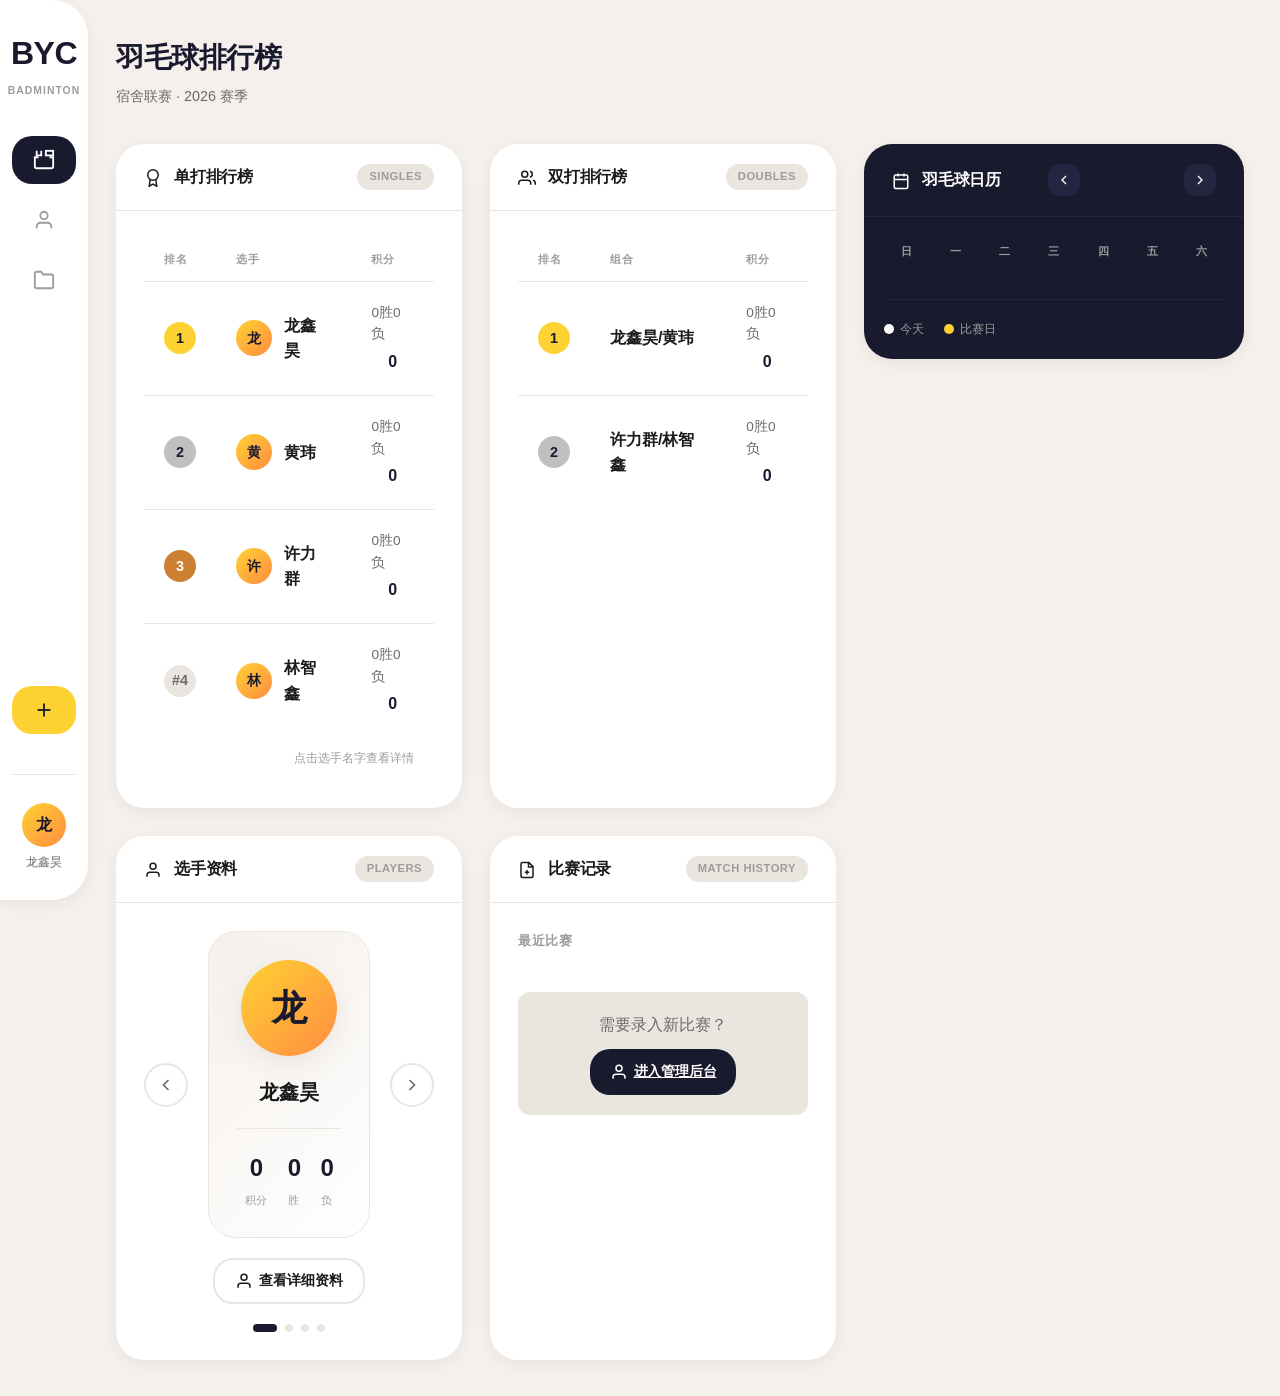
==== index.html @ 2504ed38 "feat: 宿舍羽毛球排行榜 - 纯前端静态版本 - 只读首页，任何人都可以查看排行榜 - 管理后台需密码访问，可录入数据 - 数据存储在 localStorage - 支持数据导出/导入 - 部署到" ====
<!DOCTYPE html>
<html lang="zh-CN">
<head>
    <meta charset="UTF-8">
    <meta name="viewport" content="width=device-width, initial-scale=1.0">
    <title>宿舍羽毛球排行榜</title>
    <link rel="stylesheet" href="style.css">
</head>
<body>
    <!-- 左侧导航栏 -->
    <nav class="sidebar">
        <div class="nav-brand">
            <div class="logo">BYC</div>
            <span class="logo-text">Badminton</span>
        </div>
        <ul class="nav-menu">
            <li class="nav-item active" title="排行榜">
                <svg class="nav-icon" viewBox="0 0 24 24" fill="none" stroke="currentColor" stroke-width="2">
                    <path d="M6 9H2v10c0 1.1.9 2 2 2h16a2 2 0 002-2V9h-4"/>
                    <polyline points="4 2 4 7 9 7 9 2"/>
                    <rect x="14" y="2" width="8" height="5"/>
                </svg>
            </li>
            <li class="nav-item" title="选手">
                <svg class="nav-icon" viewBox="0 0 24 24" fill="none" stroke="currentColor" stroke-width="2">
                    <path d="M20 21v-2a4 4 0 00-4-4H8a4 4 0 00-4 4v2"/>
                    <circle cx="12" cy="7" r="4"/>
                </svg>
            </li>
            <li class="nav-item" title="文件夹">
                <svg class="nav-icon" viewBox="0 0 24 24" fill="none" stroke="currentColor" stroke-width="2">
                    <path d="M22 19a2 2 0 01-2 2H4a2 2 0 01-2-2V5a2 2 0 012-2h5l2 3h9a2 2 0 012 2z"/>
                </svg>
            </li>
        </ul>
        <div class="nav-bottom">
            <li class="nav-item add-btn" title="新建对局">
                <svg class="nav-icon" viewBox="0 0 24 24" fill="none" stroke="currentColor" stroke-width="2">
                    <line x1="12" y1="5" x2="12" y2="19"/>
                    <line x1="5" y1="12" x2="19" y2="12"/>
                </svg>
            </li>
            <div class="nav-user">
                <div class="user-avatar">龙</div>
                <span class="user-name">龙鑫昊</span>
            </div>
        </div>
    </nav>

    <!-- 主内容区 -->
    <main class="main-content">
        <header class="page-header">
            <div>
                <h1>羽毛球排行榜</h1>
                <p class="subtitle">宿舍联赛 · 2026 赛季</p>
            </div>
        </header>

        <div class="dashboard-layout">
            <!-- 左侧主要区域 -->
            <div class="dashboard-main">
                <div class="dashboard-grid">
                    <!-- 单打排行榜 -->
                    <section class="card singles-leaderboard">
                        <div class="card-header">
                            <h2>
                                <svg class="nav-icon" style="width:18px;height:18px;vertical-align:middle;margin-right:8px" viewBox="0 0 24 24" fill="none" stroke="currentColor" stroke-width="2">
                                    <circle cx="12" cy="8" r="7"/>
                                    <polyline points="8.21 13.89 7 23 12 20 17 23 15.79 13.88"/>
                                </svg>
                                单打排行榜
                            </h2>
                            <span class="badge">Singles</span>
                        </div>
                        <div class="card-content">
                            <table class="leaderboard-table">
                                <thead>
                                    <tr>
                                        <th>排名</th>
                                        <th>选手</th>
                                        <th>积分</th>
                                    </tr>
                                </thead>
                                <tbody id="singles-body">
                                    <!-- 数据由 JS 动态生成 -->
                                </tbody>
                            </table>
                            <div class="table-click-hint">点击选手名字查看详情</div>
                        </div>
                    </section>

                    <!-- 双打排行榜 -->
                    <section class="card doubles-leaderboard">
                        <div class="card-header">
                            <h2>
                                <svg class="nav-icon" style="width:18px;height:18px;vertical-align:middle;margin-right:8px" viewBox="0 0 24 24" fill="none" stroke="currentColor" stroke-width="2">
                                    <path d="M17 21v-2a4 4 0 00-4-4H5a4 4 0 00-4 4v2"/>
                                    <circle cx="9" cy="7" r="4"/>
                                    <path d="M23 21v-2a4 4 0 00-3-3.87"/>
                                    <path d="M16 3.13a4 4 0 010 7.75"/>
                                </svg>
                                双打排行榜
                            </h2>
                            <span class="badge">Doubles</span>
                        </div>
                        <div class="card-content">
                            <table class="leaderboard-table">
                                <thead>
                                    <tr>
                                        <th>排名</th>
                                        <th>组合</th>
                                        <th>积分</th>
                                    </tr>
                                </thead>
                                <tbody id="doubles-body">
                                    <!-- 数据由 JS 动态生成 -->
                                </tbody>
                            </table>
                        </div>
                    </section>

                    <!-- 选手资料 -->
                    <section class="card player-profiles">
                        <div class="card-header">
                            <h2>
                                <svg class="nav-icon" style="width:18px;height:18px;vertical-align:middle;margin-right:8px" viewBox="0 0 24 24" fill="none" stroke="currentColor" stroke-width="2">
                                    <path d="M20 21v-2a4 4 0 00-4-4H8a4 4 0 00-4 4v2"/>
                                    <circle cx="12" cy="7" r="4"/>
                                </svg>
                                选手资料
                            </h2>
                            <span class="badge">Players</span>
                        </div>
                        <div class="card-content">
                            <div class="player-carousel">
                                <button class="carousel-btn prev-btn" id="prev-player" title="上一个">
                                    <svg viewBox="0 0 24 24" fill="none" stroke="currentColor" stroke-width="2">
                                        <polyline points="15 18 9 12 15 6"/>
                                    </svg>
                                </button>
                                <div class="player-card" id="player-card">
                                    <!-- 选手卡片由 JS 动态生成 -->
                                </div>
                                <button class="carousel-btn next-btn" id="next-player" title="下一个">
                                    <svg viewBox="0 0 24 24" fill="none" stroke="currentColor" stroke-width="2">
                                        <polyline points="9 18 15 12 9 6"/>
                                    </svg>
                                </button>
                            </div>
                            <div class="player-card-actions">
                                <button class="btn-view-profile" id="btn-view-profile" title="查看详细资料">
                                    <svg class="btn-icon" viewBox="0 0 24 24" fill="none" stroke="currentColor" stroke-width="2">
                                        <path d="M20 21v-2a4 4 0 00-4-4H8a4 4 0 00-4 4v2"/>
                                        <circle cx="12" cy="7" r="4"/>
                                    </svg>
                                    查看详细资料
                                </button>
                            </div>
                            <div class="carousel-dots" id="carousel-dots">
                                <!-- 指示点由 JS 动态生成 -->
                            </div>
                        </div>
                    </section>

                    <!-- 比赛记录（只读） -->
                    <section class="card record-match">
                        <div class="card-header">
                            <h2>
                                <svg class="nav-icon" style="width:18px;height:18px;vertical-align:middle;margin-right:8px" viewBox="0 0 24 24" fill="none" stroke="currentColor" stroke-width="2">
                                    <path d="M14.5 2H6a2 2 0 00-2 2v16a2 2 0 002 2h12a2 2 0 002-2V7.5L14.5 2z"/>
                                    <polyline points="14 2 14 8 20 8"/>
                                    <line x1="12" y1="18" x2="12" y2="12"/>
                                    <line x1="9" y1="15" x2="15" y2="15"/>
                                </svg>
                                比赛记录
                            </h2>
                            <span class="badge">Match History</span>
                        </div>
                        <div class="card-content">
                            <div class="recent-matches" id="recent-matches">
                                <h3>最近比赛</h3>
                                <div class="match-list">
                                    <!-- 比赛记录由 JS 动态生成 -->
                                </div>
                            </div>
                            <div style="text-align: center; margin-top: 20px; padding: 20px; background: var(--color-surface-alt); border-radius: var(--radius-sm);">
                                <p style="color: var(--color-text-secondary); margin-bottom: 12px;">需要录入新比赛？</p>
                                <a href="admin.html" class="btn btn-primary">
                                    <svg class="btn-icon" viewBox="0 0 24 24" fill="none" stroke="currentColor" stroke-width="2">
                                        <path d="M20 21v-2a4 4 0 00-4-4H8a4 4 0 00-4 4v2"/>
                                        <circle cx="12" cy="7" r="4"/>
                                    </svg>
                                    进入管理后台
                                </a>
                            </div>
                        </div>
                    </section>
                </div>
            </div>

            <!-- 右侧边栏 - 日历 -->
            <aside class="dashboard-sidebar">
                <!-- 羽毛球日历 -->
                <section class="card calendar-card">
                    <div class="card-header">
                        <h2>
                            <svg class="nav-icon" style="width:18px;height:18px;vertical-align:middle;margin-right:8px" viewBox="0 0 24 24" fill="none" stroke="currentColor" stroke-width="2">
                                <rect x="3" y="4" width="18" height="18" rx="2" ry="2"/>
                                <line x1="16" y1="2" x2="16" y2="6"/>
                                <line x1="8" y1="2" x2="8" y2="6"/>
                                <line x1="3" y1="10" x2="21" y2="10"/>
                            </svg>
                            羽毛球日历
                        </h2>
                        <div class="calendar-controls">
                            <button class="calendar-nav-btn" id="prev-month" title="上个月">
                                <svg viewBox="0 0 24 24" fill="none" stroke="currentColor" stroke-width="2">
                                    <polyline points="15 18 9 12 15 6"/>
                                </svg>
                            </button>
                            <span class="current-month" id="current-month"></span>
                            <button class="calendar-nav-btn" id="next-month" title="下个月">
                                <svg viewBox="0 0 24 24" fill="none" stroke="currentColor" stroke-width="2">
                                    <polyline points="9 18 15 12 9 6"/>
                                </svg>
                            </button>
                        </div>
                    </div>
                    <div class="card-content calendar-content">
                        <div class="calendar-weekdays">
                            <span class="weekday">日</span>
                            <span class="weekday">一</span>
                            <span class="weekday">二</span>
                            <span class="weekday">三</span>
                            <span class="weekday">四</span>
                            <span class="weekday">五</span>
                            <span class="weekday">六</span>
                        </div>
                        <div class="calendar-days" id="calendar-days">
                            <!-- 日期由 JS 动态生成 -->
                        </div>
                        <div class="calendar-legend">
                            <div class="legend-item">
                                <span class="legend-dot current"></span>
                                <span class="legend-label">今天</span>
                            </div>
                            <div class="legend-item">
                                <span class="legend-dot match-day"></span>
                                <span class="legend-label">比赛日</span>
                            </div>
                        </div>
                    </div>
                </section>
            </aside>
        </div>
    </main>

    <script src="app.js"></script>
</body>
</html>
---- style.css ----
/* ================================
   CSS 变量定义 - 现代简约风格
   ================================ */
:root {
    /* 主色调 - 温暖米色系 */
    --color-bg: #F5F0EB;
    --color-surface: #FFFFFF;
    --color-surface-alt: #EBE5E0;

    /* 深色卡片 */
    --color-dark: #1A1A2E;
    --color-dark-surface: #252542;

    /* 强调色 - 黄色/橙色 */
    --color-accent: #FFD233;
    --color-accent-hover: #FFC107;
    --color-accent-light: rgba(255, 210, 51, 0.2);
    --color-orange: #FF8C42;
    --color-orange-light: rgba(255, 140, 66, 0.2);

    /* 文字色 */
    --color-text-primary: #1A1A1A;
    --color-text-secondary: #6B6B6B;
    --color-text-muted: #9C9C9C;
    --color-text-light: #FFFFFF;

    /* 功能色 */
    --color-success: #4CAF50;
    --color-danger: #FF5252;
    --color-primary: #1A1A2E;

    /* 阴影 */
    --shadow-sm: 0 2px 8px rgba(0, 0, 0, 0.04);
    --shadow-md: 0 4px 16px rgba(0, 0, 0, 0.06);
    --shadow-lg: 0 8px 32px rgba(0, 0, 0, 0.08);
    --shadow-xl: 0 16px 48px rgba(0, 0, 0, 0.1);

    /* 圆角 */
    --radius-sm: 12px;
    --radius-md: 20px;
    --radius-lg: 28px;
    --radius-xl: 36px;

    /* 间距 */
    --spacing-xs: 6px;
    --spacing-sm: 12px;
    --spacing-md: 20px;
    --spacing-lg: 28px;
    --spacing-xl: 36px;

    /* 侧边栏 */
    --sidebar-width: 88px;

    /* 过渡 */
    --transition-fast: 150ms cubic-bezier(0.4, 0, 0.2, 1);
    --transition-base: 250ms cubic-bezier(0.4, 0, 0.2, 1);
    --transition-slow: 400ms cubic-bezier(0.4, 0, 0.2, 1);
}

/* ================================
   基础重置
   ================================ */
*, *::before, *::after {
    box-sizing: border-box;
    margin: 0;
    padding: 0;
}

html {
    font-size: 16px;
    -webkit-font-smoothing: antialiased;
    -moz-osx-font-smoothing: grayscale;
}

body {
    font-family: -apple-system, BlinkMacSystemFont, 'SF Pro Display', 'Segoe UI', Roboto, 'Helvetica Neue', Arial, sans-serif;
    background-color: var(--color-bg);
    color: var(--color-text-primary);
    line-height: 1.6;
    min-height: 100vh;
}

/* ================================
   侧边栏导航
   ================================ */
.sidebar {
    position: fixed;
    left: 0;
    top: 0;
    bottom: 0;
    width: var(--sidebar-width);
    background: var(--color-surface);
    border-radius: 0 var(--radius-xl) var(--radius-xl) 0;
    display: flex;
    flex-direction: column;
    align-items: center;
    padding: var(--spacing-lg) 0;
    z-index: 100;
    box-shadow: var(--shadow-md);
}

.nav-brand {
    margin-bottom: var(--spacing-xl);
    display: flex;
    flex-direction: column;
    align-items: center;
}

.logo {
    font-size: 2rem;
    font-weight: 800;
    color: var(--color-dark);
    letter-spacing: -0.5px;
}

.logo-text {
    font-size: 0.65rem;
    font-weight: 600;
    color: var(--color-text-muted);
    margin-top: 4px;
    letter-spacing: 1px;
    text-transform: uppercase;
}

.nav-menu {
    list-style: none;
    flex: 1;
    display: flex;
    flex-direction: column;
    gap: var(--spacing-sm);
    padding: 0;
    width: 100%;
    padding: 0 var(--spacing-sm);
}

.nav-bottom {
    list-style: none;
    display: flex;
    flex-direction: column;
    gap: var(--spacing-sm);
    padding: 0 var(--spacing-sm);
    width: 100%;
}

.nav-item {
    width: 48px;
    height: 48px;
    border-radius: var(--radius-md);
    display: flex;
    align-items: center;
    justify-content: center;
    cursor: pointer;
    transition: all var(--transition-base);
    color: var(--color-text-muted);
    margin: 0 auto;
    width: 100%;
}

.nav-item:hover {
    background-color: var(--color-bg);
    color: var(--color-text-primary);
}

.nav-item.active {
    background-color: var(--color-dark);
    color: var(--color-text-light);
}

.nav-item.add-btn {
    background-color: var(--color-accent);
    color: var(--color-dark);
}

.nav-item.add-btn:hover {
    background-color: var(--color-accent-hover);
    color: var(--color-dark);
}

.nav-icon {
    width: 22px;
    height: 22px;
}

/* 用户头像 */
.nav-user {
    margin-top: var(--spacing-lg);
    padding-top: var(--spacing-lg);
    border-top: 1px solid var(--color-surface-alt);
    display: flex;
    flex-direction: column;
    align-items: center;
    gap: var(--spacing-xs);
}

.user-avatar {
    width: 44px;
    height: 44px;
    border-radius: 50%;
    background: linear-gradient(135deg, var(--color-accent), var(--color-orange));
    display: flex;
    align-items: center;
    justify-content: center;
    color: var(--color-dark);
    font-weight: 700;
    font-size: 1rem;
}

.user-name {
    font-size: 0.75rem;
    color: var(--color-text-secondary);
    font-weight: 500;
}

/* ================================
   主内容区
   ================================ */
.main-content {
    margin-left: var(--sidebar-width);
    min-height: 100vh;
    padding: var(--spacing-xl) var(--spacing-xl) var(--spacing-xl) var(--spacing-lg);
}

.page-header {
    margin-bottom: var(--spacing-xl);
    display: flex;
    justify-content: space-between;
    align-items: center;
}

.page-header h1 {
    font-size: 1.75rem;
    font-weight: 700;
    color: var(--color-dark);
    letter-spacing: -0.5px;
}

.page-header .subtitle {
    color: var(--color-text-secondary);
    font-size: 0.9rem;
    margin-top: 4px;
}

/* ================================
   仪表盘网格
   ================================ */
.dashboard-layout {
    display: grid;
    grid-template-columns: 1fr 380px;
    gap: var(--spacing-lg);
    max-width: 1480px;
}

.dashboard-main {
    min-width: 0;
}

.dashboard-sidebar {
    position: sticky;
    top: var(--spacing-xl);
    height: fit-content;
}

.dashboard-grid {
    display: grid;
    grid-template-columns: repeat(2, 1fr);
    gap: var(--spacing-lg);
}

/* ================================
   卡片样式
   ================================ */
.card {
    background: var(--color-surface);
    border-radius: var(--radius-lg);
    box-shadow: var(--shadow-md);
    overflow: hidden;
    transition: all var(--transition-base);
}

.card:hover {
    box-shadow: var(--shadow-lg);
    transform: translateY(-2px);
}

.card-dark {
    background: var(--color-dark);
    color: var(--color-text-light);
}

.card-header {
    display: flex;
    justify-content: space-between;
    align-items: center;
    padding: var(--spacing-md) var(--spacing-lg);
    border-bottom: 1px solid var(--color-surface-alt);
}

.card-dark .card-header {
    border-bottom-color: var(--color-dark-surface);
}

.card-header h2 {
    font-size: 1rem;
    font-weight: 600;
    color: var(--color-text-primary);
    letter-spacing: -0.3px;
}

.card-dark .card-header h2 {
    color: var(--color-text-light);
}

.badge {
    font-size: 0.7rem;
    font-weight: 600;
    color: var(--color-text-muted);
    background: var(--color-surface-alt);
    padding: 4px 12px;
    border-radius: 20px;
    text-transform: uppercase;
    letter-spacing: 0.5px;
}

.card-dark .badge {
    background: var(--color-dark-surface);
    color: var(--color-text-muted);
}

.card-content {
    padding: var(--spacing-lg);
}

/* ================================
   排行榜表格
   ================================ */
.leaderboard-table {
    width: 100%;
    border-collapse: collapse;
}

.leaderboard-table th,
.leaderboard-table td {
    padding: var(--spacing-sm) var(--spacing-md);
    text-align: left;
}

.leaderboard-table th {
    font-size: 0.7rem;
    font-weight: 600;
    color: var(--color-text-muted);
    text-transform: uppercase;
    letter-spacing: 0.5px;
    border-bottom: 1px solid var(--color-surface-alt);
}

.leaderboard-table td {
    padding: var(--spacing-md);
    border-bottom: 1px solid var(--color-surface-alt);
    transition: background var(--transition-fast);
}

.leaderboard-table tr:last-child td {
    border-bottom: none;
}

.leaderboard-table tr:hover td {
    background-color: var(--color-bg);
    cursor: pointer;
}

.leaderboard-table tr.clickable-row {
    transition: all var(--transition-fast);
}

.table-click-hint {
    font-size: 0.75rem;
    color: var(--color-text-muted);
    text-align: right;
    padding: var(--spacing-sm) var(--spacing-md);
}

.player-card-actions {
    display: flex;
    justify-content: center;
    margin-top: var(--spacing-md);
}

.btn-view-profile {
    display: inline-flex;
    align-items: center;
    gap: var(--spacing-xs);
    padding: var(--spacing-sm) var(--spacing-md);
    font-size: 0.85rem;
    font-weight: 600;
    border: 2px solid var(--color-surface-alt);
    border-radius: var(--radius-md);
    cursor: pointer;
    transition: all var(--transition-base);
    background: var(--color-surface);
    color: var(--color-text-primary);
}

.btn-view-profile:hover {
    border-color: var(--color-dark);
    background: var(--color-bg);
    color: var(--color-dark);
}

.btn-view-profile .btn-icon {
    width: 18px;
    height: 18px;
}

.player-name-link {
    color: var(--color-primary);
    text-decoration: none;
    font-weight: 600;
    transition: color var(--transition-fast);
}

.leaderboard-table tr:hover .player-name-link {
    color: var(--color-accent-hover);
}

/* 排名样式 */
.rank {
    font-weight: 700;
    color: var(--color-text-secondary);
    font-size: 0.9rem;
    width: 32px;
    height: 32px;
    display: inline-flex;
    align-items: center;
    justify-content: center;
    border-radius: 50%;
    background: var(--color-surface-alt);
}

.rank-1 {
    background: var(--color-accent);
    color: var(--color-dark);
}
.rank-2 {
    background: #C0C0C0;
    color: var(--color-dark);
}
.rank-3 {
    background: #CD7F32;
    color: var(--color-text-light);
}

/* 选手信息 */
.player-cell {
    display: flex;
    align-items: center;
    gap: var(--spacing-sm);
}

.player-avatar {
    width: 36px;
    height: 36px;
    border-radius: 50%;
    background: linear-gradient(135deg, var(--color-accent), var(--color-orange));
    display: flex;
    align-items: center;
    justify-content: center;
    color: var(--color-dark);
    font-weight: 700;
    font-size: 0.875rem;
}

.player-name {
    font-weight: 600;
    color: var(--color-text-primary);
}

/* 胜率样式 */
.win-rate {
    font-weight: 600;
    font-size: 0.875rem;
}

.win-rate.positive {
    color: var(--color-success);
}

.win-rate.negative {
    color: var(--color-danger);
}

/* 积分样式 */
.points {
    font-weight: 700;
    color: var(--color-dark);
    font-size: 1rem;
}

.points.positive {
    color: var(--color-success);
}

.points.negative {
    color: var(--color-danger);
}

/* 排行榜详细统计（胜场/负场 + 积分） */
.stats-detail {
    display: flex;
    flex-direction: column;
    align-items: center;
    gap: 4px;
}

.win-loss {
    font-size: 0.85rem;
    color: var(--color-text-secondary);
    font-weight: 500;
}

/* ================================
   选手轮播卡片
   ================================ */
.player-carousel {
    display: flex;
    align-items: center;
    gap: var(--spacing-md);
    position: relative;
}

.carousel-btn {
    width: 44px;
    height: 44px;
    border-radius: 50%;
    border: 2px solid var(--color-surface-alt);
    background: var(--color-surface);
    color: var(--color-text-secondary);
    cursor: pointer;
    display: flex;
    align-items: center;
    justify-content: center;
    transition: all var(--transition-base);
    flex-shrink: 0;
}

.carousel-btn:hover {
    border-color: var(--color-dark);
    color: var(--color-dark);
    background: var(--color-bg);
}

.carousel-btn svg {
    width: 20px;
    height: 20px;
}

.player-card {
    flex: 1;
    background: linear-gradient(135deg, var(--color-bg), var(--color-surface));
    border-radius: var(--radius-lg);
    padding: var(--spacing-lg);
    display: flex;
    flex-direction: column;
    align-items: center;
    text-align: center;
    border: 1px solid var(--color-surface-alt);
    animation: fadeIn var(--transition-base);
}

.player-card .avatar-large {
    width: 96px;
    height: 96px;
    border-radius: 50%;
    background: linear-gradient(135deg, var(--color-accent), var(--color-orange));
    display: flex;
    align-items: center;
    justify-content: center;
    color: var(--color-dark);
    font-weight: 700;
    font-size: 2.25rem;
    box-shadow: var(--shadow-lg);
    margin-bottom: var(--spacing-md);
}

.player-card .player-info {
    width: 100%;
}

.player-card .player-name {
    font-size: 1.25rem;
    font-weight: 700;
    color: var(--color-text-primary);
    margin-bottom: var(--spacing-xs);
    letter-spacing: -0.3px;
}

.player-card .win-rate-badge {
    display: inline-block;
    padding: 5px 14px;
    border-radius: 20px;
    font-size: 0.8rem;
    font-weight: 600;
    margin-top: var(--spacing-xs);
}

.player-card .win-rate-badge.positive {
    background: var(--color-accent-light);
    color: var(--color-text-primary);
}

.player-card .win-rate-badge.negative {
    background: var(--color-orange-light);
    color: var(--color-text-primary);
}

.player-card .player-stats {
    display: flex;
    justify-content: center;
    gap: var(--spacing-md);
    margin-top: var(--spacing-md);
    padding-top: var(--spacing-md);
    border-top: 1px solid var(--color-surface-alt);
}

.player-card .stat-item {
    display: flex;
    flex-direction: column;
    align-items: center;
}

.player-card .stat-value {
    font-size: 1.5rem;
    font-weight: 700;
    color: var(--color-dark);
    letter-spacing: -0.5px;
}

.player-card .stat-value.positive {
    color: var(--color-success);
}

.player-card .stat-value.negative {
    color: var(--color-danger);
}

.player-card .stat-label {
    font-size: 0.7rem;
    color: var(--color-text-muted);
    margin-top: 4px;
    text-transform: uppercase;
    letter-spacing: 0.5px;
}

.carousel-dots {
    display: flex;
    justify-content: center;
    gap: 8px;
    margin-top: var(--spacing-md);
}

.carousel-dot {
    width: 8px;
    height: 8px;
    border-radius: 4px;
    background: var(--color-surface-alt);
    cursor: pointer;
    transition: all var(--transition-fast);
}

.carousel-dot.active {
    width: 24px;
    background: var(--color-dark);
}

.carousel-dot:hover {
    background: var(--color-dark);
}

/* ================================
   比赛操作按钮
   ================================ */
.match-actions {
    display: flex;
    gap: var(--spacing-sm);
    margin-bottom: var(--spacing-lg);
}

.btn {
    display: inline-flex;
    align-items: center;
    justify-content: center;
    gap: var(--spacing-xs);
    padding: var(--spacing-sm) var(--spacing-md);
    font-size: 0.85rem;
    font-weight: 600;
    border: none;
    border-radius: var(--radius-md);
    cursor: pointer;
    transition: all var(--transition-base);
    letter-spacing: -0.2px;
}

.btn-primary {
    background: var(--color-dark);
    color: var(--color-text-light);
}

.btn-primary:hover {
    background: var(--color-dark-surface);
    transform: translateY(-1px);
}

.btn-secondary {
    background: var(--color-bg);
    color: var(--color-text-primary);
}

.btn-secondary:hover {
    background: var(--color-surface-alt);
}

.btn-danger {
    background: var(--color-danger);
    color: var(--color-text-light);
}

.btn-danger:hover {
    background: #FF3838;
}

.btn-sm {
    padding: 6px 12px;
    font-size: 0.8rem;
}

.btn-icon {
    width: 18px;
    height: 18px;
}

/* ================================
   最近比赛
   ================================ */
.recent-matches h3 {
    font-size: 0.8rem;
    font-weight: 600;
    color: var(--color-text-muted);
    margin-bottom: var(--spacing-md);
    text-transform: uppercase;
    letter-spacing: 0.5px;
}

.match-list {
    display: flex;
    flex-direction: column;
    gap: var(--spacing-xs);
}

.match-item {
    display: flex;
    align-items: center;
    justify-content: space-between;
    padding: var(--spacing-sm) var(--spacing-md);
    background: var(--color-bg);
    border-radius: var(--radius-md);
    font-size: 0.875rem;
    transition: all var(--transition-fast);
}

.match-item:hover {
    background: var(--color-surface-alt);
}

.match-item.selected {
    background: var(--color-accent-light);
    border: 1px solid var(--color-accent);
}

.match-teams {
    display: flex;
    align-items: center;
    gap: var(--spacing-sm);
}

.match-checkbox {
    margin-right: var(--spacing-sm);
    display: flex;
    align-items: center;
}

.match-checkbox input {
    width: 18px;
    height: 18px;
    cursor: pointer;
    accent-color: var(--color-dark);
}

.match-score {
    font-weight: 700;
    color: var(--color-text-primary);
    padding: 3px 10px;
    background: var(--color-surface);
    border-radius: 20px;
    font-size: 0.8rem;
}

.match-winner {
    color: var(--color-success);
    font-weight: 600;
    font-size: 0.8rem;
}

.match-actions-right {
    display: flex;
    align-items: center;
    gap: var(--spacing-sm);
}

.btn-delete-match {
    width: 32px;
    height: 32px;
    border-radius: var(--radius-sm);
    border: none;
    background: transparent;
    color: var(--color-text-muted);
    cursor: pointer;
    display: flex;
    align-items: center;
    justify-content: center;
    transition: all var(--transition-fast);
}

.btn-delete-match:hover {
    background: rgba(255, 82, 82, 0.1);
    color: var(--color-danger);
}

.btn-delete-match svg {
    width: 18px;
    height: 18px;
}

/* 批量模式条 */
.batch-mode-bar {
    display: flex;
    align-items: center;
    justify-content: space-between;
    padding: var(--spacing-sm) var(--spacing-md);
    background: var(--color-accent-light);
    border-radius: var(--radius-md);
    margin-bottom: var(--spacing-md);
    border: 1px solid var(--color-accent);
}

.batch-hint {
    font-size: 0.85rem;
    color: var(--color-text-primary);
}

.batch-hint strong {
    color: var(--color-dark);
    font-weight: 700;
}

.batch-actions {
    display: flex;
    gap: var(--spacing-xs);
}

/* ================================
   弹窗样式
   ================================ */
.modal-overlay {
    position: fixed;
    inset: 0;
    background: rgba(26, 26, 26, 0.6);
    backdrop-filter: blur(4px);
    display: flex;
    align-items: center;
    justify-content: center;
    z-index: 1000;
    opacity: 0;
    visibility: hidden;
    transition: all var(--transition-base);
}

.modal-overlay.active {
    opacity: 1;
    visibility: visible;
}

.modal {
    background: var(--color-surface);
    border-radius: var(--radius-xl);
    box-shadow: var(--shadow-xl);
    width: 100%;
    max-width: 500px;
    transform: translateY(-20px) scale(0.95);
    transition: all var(--transition-base);
}

.modal-overlay.active .modal {
    transform: translateY(0) scale(1);
}

.modal-header {
    display: flex;
    justify-content: space-between;
    align-items: center;
    padding: var(--spacing-lg);
    border-bottom: 1px solid var(--color-surface-alt);
}

.modal-header h3 {
    font-size: 1.1rem;
    font-weight: 600;
    color: var(--color-text-primary);
    letter-spacing: -0.3px;
}

.modal-close {
    background: none;
    border: none;
    font-size: 1.5rem;
    color: var(--color-text-muted);
    cursor: pointer;
    padding: 0;
    width: 36px;
    height: 36px;
    display: flex;
    align-items: center;
    justify-content: center;
    border-radius: var(--radius-sm);
    transition: all var(--transition-fast);
}

.modal-close:hover {
    background: var(--color-bg);
    color: var(--color-text-primary);
}

.modal-body {
    padding: var(--spacing-lg);
}

.modal-footer {
    display: flex;
    justify-content: flex-end;
    gap: var(--spacing-sm);
    padding: var(--spacing-lg);
    border-top: 1px solid var(--color-surface-alt);
}

/* ================================
   表单样式
   ================================ */
.form-group {
    margin-bottom: var(--spacing-md);
}

.form-group:last-child {
    margin-bottom: 0;
}

.form-group label {
    display: block;
    font-size: 0.8rem;
    font-weight: 600;
    color: var(--color-text-secondary);
    margin-bottom: var(--spacing-xs);
    text-transform: uppercase;
    letter-spacing: 0.3px;
}

.form-group input,
.form-group select {
    width: 100%;
    padding: var(--spacing-sm) var(--spacing-md);
    font-size: 0.9rem;
    border: 2px solid var(--color-surface-alt);
    border-radius: var(--radius-md);
    background: var(--color-bg);
    color: var(--color-text-primary);
    transition: all var(--transition-fast);
}

.form-group input:focus,
.form-group select:focus {
    outline: none;
    border-color: var(--color-dark);
    background: var(--color-surface);
}

.form-group input::placeholder {
    color: var(--color-text-muted);
}

.form-row {
    display: grid;
    grid-template-columns: 1fr 100px;
    gap: var(--spacing-sm);
    align-items: start;
}

/* ================================
   响应式设计
   ================================ */
@media (max-width: 1024px) {
    .dashboard-grid {
        grid-template-columns: 1fr;
    }
}

@media (max-width: 768px) {
    .sidebar {
        width: 72px;
        border-radius: 0;
    }

    .main-content {
        margin-left: 72px;
        padding: var(--spacing-md);
    }

    .page-header {
        flex-direction: column;
        align-items: flex-start;
        gap: var(--spacing-xs);
    }

    .page-header h1 {
        font-size: 1.5rem;
    }

    .match-actions {
        flex-direction: column;
    }

    .btn {
        width: 100%;
    }

    .batch-mode-bar {
        flex-direction: column;
        gap: var(--spacing-sm);
        align-items: stretch;
    }

    .batch-actions {
        justify-content: center;
    }
}

/* ================================
   动画效果
   ================================ */
@keyframes fadeIn {
    from {
        opacity: 0;
        transform: translateY(8px);
    }
    to {
        opacity: 1;
        transform: translateY(0);
    }
}

/* ================================
   日历组件样式
   ================================ */
.calendar-card {
    width: 100%;
    background: var(--color-dark);
    color: var(--color-text-light);
}

.calendar-card .card-header {
    border-bottom-color: var(--color-dark-surface);
}

.calendar-card .card-header h2 {
    color: var(--color-text-light);
}

.calendar-controls {
    display: flex;
    align-items: center;
    gap: var(--spacing-sm);
}

.calendar-nav-btn {
    width: 32px;
    height: 32px;
    border-radius: var(--radius-sm);
    border: none;
    background: var(--color-dark-surface);
    color: var(--color-text-light);
    cursor: pointer;
    display: flex;
    align-items: center;
    justify-content: center;
    transition: all var(--transition-fast);
}

.calendar-nav-btn:hover {
    background: var(--color-surface-alt);
    color: var(--color-dark);
}

.calendar-nav-btn svg {
    width: 16px;
    height: 16px;
}

.current-month {
    font-weight: 600;
    font-size: 0.95rem;
    min-width: 80px;
    text-align: center;
}

.calendar-content {
    padding: var(--spacing-md);
}

.calendar-weekdays {
    display: grid;
    grid-template-columns: repeat(7, 1fr);
    gap: 4px;
    margin-bottom: var(--spacing-sm);
}

.calendar-weekdays .weekday {
    text-align: center;
    font-size: 0.7rem;
    font-weight: 600;
    color: var(--color-text-muted);
    text-transform: uppercase;
    padding: var(--spacing-xs) 0;
}

.calendar-days {
    display: grid;
    grid-template-columns: repeat(7, 1fr);
    gap: 4px;
}

.calendar-day {
    aspect-ratio: 1;
    border-radius: 50%;
    display: flex;
    align-items: center;
    justify-content: center;
    font-size: 0.85rem;
    font-weight: 500;
    cursor: pointer;
    transition: all var(--transition-fast);
    position: relative;
}

.calendar-day:hover:not(.empty) {
    background: var(--color-dark-surface);
}

.calendar-day.empty {
    cursor: default;
}

.calendar-day.current {
    background: var(--color-surface);
    color: var(--color-dark);
    font-weight: 700;
}

.calendar-day.match-day {
    background: var(--color-accent);
    color: var(--color-dark);
    font-weight: 700;
}

.calendar-day.match-day.current {
    background: var(--color-accent);
    color: var(--color-dark);
}

.calendar-day.selected {
    box-shadow: 0 0 0 2px var(--color-accent);
}

.calendar-legend {
    display: flex;
    gap: var(--spacing-md);
    margin-top: var(--spacing-md);
    padding-top: var(--spacing-md);
    border-top: 1px solid var(--color-dark-surface);
}

.legend-item {
    display: flex;
    align-items: center;
    gap: var(--spacing-xs);
}

.legend-dot {
    width: 10px;
    height: 10px;
    border-radius: 50%;
}

.legend-dot.current {
    background: var(--color-surface);
}

.legend-dot.match-day {
    background: var(--color-accent);
}

.legend-label {
    font-size: 0.75rem;
    color: var(--color-text-muted);
}

/* 响应式调整 */
@media (max-width: 1200px) {
    .dashboard-layout {
        grid-template-columns: 1fr;
    }

    .dashboard-sidebar {
        position: static;
    }

    .calendar-card {
        max-width: 500px;
        margin: 0 auto;
    }
}

@keyframes slideIn {
    from {
        opacity: 0;
        transform: translateX(-10px);
    }
    to {
        opacity: 1;
        transform: translateX(0);
    }
}

.card {
    animation: fadeIn var(--transition-slow);
}

.leaderboard-table tbody tr {
    animation: fadeIn var(--transition-base);
}

.leaderboard-table tbody tr:nth-child(1) { animation-delay: 50ms; }
.leaderboard-table tbody tr:nth-child(2) { animation-delay: 100ms; }
.leaderboard-table tbody tr:nth-child(3) { animation-delay: 150ms; }
.leaderboard-table tbody tr:nth-child(4) { animation-delay: 200ms; }

/* 悬浮效果 */
.hover-lift {
    transition: transform var(--transition-base), box-shadow var(--transition-base);
}

.hover-lift:hover {
    transform: translateY(-4px);
    box-shadow: var(--shadow-lg);
}

/* ================================
   选手个人页面样式
   ================================ */

/* 基础信息区 */
.player-profile-header {
    margin-bottom: var(--spacing-lg);
}

.profile-header-content {
    display: flex;
    align-items: center;
    gap: var(--spacing-xl);
    padding: var(--spacing-xl);
}

.profile-avatar-large {
    width: 120px;
    height: 120px;
    border-radius: 50%;
    background: linear-gradient(135deg, var(--color-accent), var(--color-orange));
    display: flex;
    align-items: center;
    justify-content: center;
    color: var(--color-dark);
    font-weight: 700;
    font-size: 3rem;
    box-shadow: var(--shadow-lg);
    flex-shrink: 0;
}

.profile-info {
    flex: 1;
}

.profile-name-row {
    display: flex;
    align-items: center;
    gap: var(--spacing-md);
    margin-bottom: var(--spacing-sm);
}

.profile-name {
    font-size: 2rem;
    font-weight: 700;
    color: var(--color-dark);
    letter-spacing: -0.5px;
    margin: 0;
}

.profile-type-tags {
    display: flex;
    gap: var(--spacing-xs);
}

.type-tag {
    font-size: 0.75rem;
    font-weight: 600;
    padding: 4px 12px;
    border-radius: 20px;
    text-transform: uppercase;
    letter-spacing: 0.5px;
}

.type-tag.singles {
    background: var(--color-accent-light);
    color: var(--color-dark);
}

.type-tag.doubles {
    background: var(--color-orange-light);
    color: var(--color-dark);
}

.profile-signature {
    font-size: 1rem;
    color: var(--color-text-secondary);
    font-style: italic;
    margin: 0;
    padding-left: var(--spacing-sm);
    border-left: 3px solid var(--color-accent);
}

/* 核心数据看板 */
.player-stats-section {
    margin-bottom: var(--spacing-lg);
}

.player-stats-overview .stats-grid {
    display: grid;
    grid-template-columns: repeat(4, 1fr);
    gap: var(--spacing-md);
}

.stat-box {
    background: var(--color-bg);
    border-radius: var(--radius-md);
    padding: var(--spacing-md);
    text-align: center;
}

.stat-box .stat-label {
    font-size: 0.75rem;
    color: var(--color-text-muted);
    text-transform: uppercase;
    letter-spacing: 0.5px;
    margin-bottom: var(--spacing-xs);
}

.stat-box .stat-value {
    font-size: 1.5rem;
    font-weight: 700;
    color: var(--color-dark);
    letter-spacing: -0.3px;
}

/* 近期状态 */
.form-display {
    display: flex;
    gap: var(--spacing-sm);
    justify-content: center;
}

.form-dot {
    width: 40px;
    height: 40px;
    border-radius: var(--radius-sm);
    display: flex;
    align-items: center;
    justify-content: center;
    font-weight: 700;
    font-size: 0.9rem;
}

.form-dot.win {
    background: var(--color-success);
    color: var(--color-text-light);
}

.form-dot.loss {
    background: var(--color-danger);
    color: var(--color-text-light);
}

.form-empty {
    color: var(--color-text-muted);
    font-size: 0.9rem;
}

/* 细分数据 */
.player-detailed-stats {
    margin-bottom: var(--spacing-lg);
}

.type-stats-grid {
    display: grid;
    grid-template-columns: repeat(3, 1fr);
    gap: var(--spacing-md);
}

.type-stat-box {
    background: var(--color-bg);
    border-radius: var(--radius-md);
    padding: var(--spacing-md);
    text-align: center;
}

.type-stat-box.full-width {
    grid-column: span 3;
}

.type-stat-label {
    font-size: 0.75rem;
    color: var(--color-text-muted);
    text-transform: uppercase;
    letter-spacing: 0.5px;
    margin-bottom: var(--spacing-xs);
}

.type-stat-value {
    font-size: 1.75rem;
    font-weight: 700;
    color: var(--color-dark);
    letter-spacing: -0.3px;
    margin-bottom: 4px;
}

.type-stat-detail {
    font-size: 0.8rem;
    color: var(--color-text-secondary);
}

/* 社交关系 */
.relations-grid {
    display: grid;
    grid-template-columns: repeat(2, 1fr);
    gap: var(--spacing-md);
}

.relation-box {
    background: var(--color-bg);
    border-radius: var(--radius-md);
    padding: var(--spacing-md);
    text-align: center;
}

.relation-label {
    font-size: 0.75rem;
    color: var(--color-text-muted);
    text-transform: uppercase;
    letter-spacing: 0.5px;
    margin-bottom: var(--spacing-sm);
}

.relation-content {
    display: flex;
    flex-direction: column;
    align-items: center;
    gap: var(--spacing-xs);
}

.relation-partner {
    display: flex;
    align-items: center;
    gap: var(--spacing-sm);
}

.relation-partner .partner-avatar {
    width: 48px;
    height: 48px;
    border-radius: 50%;
    background: linear-gradient(135deg, var(--color-accent), var(--color-orange));
    display: flex;
    align-items: center;
    justify-content: center;
    color: var(--color-dark);
    font-weight: 700;
    font-size: 1.25rem;
}

.relation-partner .partner-info {
    text-align: left;
}

.relation-partner .partner-name {
    font-weight: 600;
    color: var(--color-text-primary);
    font-size: 1rem;
}

.relation-partner .partner-stats {
    font-size: 0.75rem;
    color: var(--color-text-secondary);
}

.relation-empty {
    color: var(--color-text-muted);
    font-size: 0.85rem;
}

/* 比赛记录 */
.player-match-history {
    margin-bottom: var(--spacing-lg);
}

.match-history-list {
    display: flex;
    flex-direction: column;
    gap: var(--spacing-sm);
}

.match-history-empty {
    color: var(--color-text-muted);
    text-align: center;
    padding: var(--spacing-xl);
    font-size: 0.9rem;
}

.match-history-item {
    display: flex;
    align-items: center;
    justify-content: space-between;
    padding: var(--spacing-md);
    background: var(--color-bg);
    border-radius: var(--radius-md);
    transition: all var(--transition-fast);
}

.match-history-item:hover {
    background: var(--color-surface-alt);
}

.match-history-item.win {
    border-left: 4px solid var(--color-success);
}

.match-history-item.loss {
    border-left: 4px solid var(--color-danger);
}

.match-history-left {
    display: flex;
    align-items: center;
    gap: var(--spacing-md);
}

.match-history-date {
    font-size: 0.8rem;
    color: var(--color-text-muted);
    min-width: 80px;
}

.match-history-teams {
    display: flex;
    align-items: center;
    gap: var(--spacing-sm);
}

.match-history-team {
    font-weight: 500;
    color: var(--color-text-primary);
}

.match-history-team.self {
    color: var(--color-dark);
    font-weight: 600;
}

.match-history-vs {
    color: var(--color-text-muted);
    font-size: 0.8rem;
}

.match-history-score {
    font-weight: 700;
    color: var(--color-dark);
    padding: 4px 12px;
    background: var(--color-surface);
    border-radius: 20px;
    font-size: 0.9rem;
}

.match-history-type {
    font-size: 0.75rem;
    color: var(--color-text-muted);
    text-transform: uppercase;
    letter-spacing: 0.5px;
    padding: 4px 8px;
    background: var(--color-surface-alt);
    border-radius: 12px;
}

.match-history-result {
    font-weight: 600;
    font-size: 0.85rem;
    min-width: 40px;
    text-align: right;
}

.match-history-result.win {
    color: var(--color-success);
}

.match-history-result.loss {
    color: var(--color-danger);
}

/* 响应式调整 */
@media (max-width: 1024px) {
    .player-stats-overview .stats-grid {
        grid-template-columns: repeat(2, 1fr);
    }

    .type-stats-grid {
        grid-template-columns: repeat(2, 1fr);
    }

    .type-stat-box.full-width {
        grid-column: span 2;
    }

    .relations-grid {
        grid-template-columns: 1fr;
    }
}

@media (max-width: 768px) {
    .profile-header-content {
        flex-direction: column;
        text-align: center;
    }

    .profile-name-row {
        justify-content: center;
        flex-wrap: wrap;
    }

    .profile-signature {
        border-left: none;
        border-top: 3px solid var(--color-accent);
        padding-left: 0;
        padding-top: var(--spacing-sm);
    }

    .player-stats-overview .stats-grid {
        grid-template-columns: repeat(2, 1fr);
    }

    .type-stats-grid {
        grid-template-columns: 1fr;
    }

    .type-stat-box.full-width {
        grid-column: span 1;
    }
}

/* ================================
   比赛日详情页样式
   ================================ */

/* 日期标题卡片 */
.matchday-header-card {
    margin-bottom: var(--spacing-lg);
}

.matchday-header-content {
    display: flex;
    justify-content: space-between;
    align-items: center;
    padding: var(--spacing-lg);
}

.matchday-date-info {
    display: flex;
    flex-direction: column;
    gap: var(--spacing-xs);
}

.matchday-date {
    font-size: 1.75rem;
    font-weight: 700;
    color: var(--color-dark);
    margin: 0;
    letter-spacing: -0.5px;
}

.matchday-weekday {
    font-size: 1rem;
    color: var(--color-text-muted);
    text-transform: uppercase;
    letter-spacing: 0.5px;
}

.matchday-stats-summary {
    display: flex;
    gap: var(--spacing-xl);
}

.summary-stat {
    display: flex;
    flex-direction: column;
    align-items: center;
    gap: 4px;
}

.summary-value {
    font-size: 2rem;
    font-weight: 700;
    color: var(--color-accent);
    letter-spacing: -0.5px;
}

.summary-label {
    font-size: 0.75rem;
    color: var(--color-text-muted);
    text-transform: uppercase;
    letter-spacing: 0.5px;
}

/* 趣味统计卡片 */
.matchday-fun-stats {
    margin-bottom: var(--spacing-lg);
}

/* 当日之星 */
.star-player-content {
    display: flex;
    flex-direction: column;
    align-items: center;
    gap: var(--spacing-md);
}

.star-player {
    display: flex;
    flex-direction: column;
    align-items: center;
    gap: var(--spacing-sm);
}

.star-player .player-avatar-medium {
    width: 80px;
    height: 80px;
    border-radius: 50%;
    background: linear-gradient(135deg, var(--color-accent), var(--color-orange));
    display: flex;
    align-items: center;
    justify-content: center;
    color: var(--color-dark);
    font-weight: 700;
    font-size: 2rem;
    box-shadow: var(--shadow-lg);
}

.star-player .player-name-medium {
    font-size: 1.25rem;
    font-weight: 700;
    color: var(--color-dark);
}

.star-player .player-stats-detail {
    display: flex;
    gap: var(--spacing-md);
    margin-top: var(--spacing-sm);
}

.star-player .stat-detail-item {
    display: flex;
    flex-direction: column;
    align-items: center;
}

.star-player .stat-detail-value {
    font-size: 1.25rem;
    font-weight: 700;
    color: var(--color-success);
}

.star-player .stat-detail-label {
    font-size: 0.7rem;
    color: var(--color-text-muted);
    text-transform: uppercase;
}

.star-empty, .team-empty {
    color: var(--color-text-muted);
    font-size: 0.9rem;
    text-align: center;
    padding: var(--spacing-xl);
}

/* 最佳组合 */
.best-team-content {
    display: flex;
    flex-direction: column;
    align-items: center;
    gap: var(--spacing-md);
}

.best-team {
    display: flex;
    align-items: center;
    gap: var(--spacing-md);
}

.best-team .team-avatars {
    display: flex;
    gap: var(--spacing-sm);
}

.best-team .team-avatar {
    width: 56px;
    height: 56px;
    border-radius: 50%;
    background: linear-gradient(135deg, var(--color-accent), var(--color-orange));
    display: flex;
    align-items: center;
    justify-content: center;
    color: var(--color-dark);
    font-weight: 700;
    font-size: 1.25rem;
}

.best-team .team-info {
    display: flex;
    flex-direction: column;
    gap: var(--spacing-xs);
}

.best-team .team-name {
    font-size: 1.1rem;
    font-weight: 700;
    color: var(--color-dark);
}

.best-team .team-record {
    font-size: 0.85rem;
    color: var(--color-text-secondary);
}

/* 比赛记录列表 */
.matchday-match-list {
    display: flex;
    flex-direction: column;
    gap: var(--spacing-sm);
}

.matchday-match-empty {
    color: var(--color-text-muted);
    text-align: center;
    padding: var(--spacing-xl);
    font-size: 0.9rem;
}

.matchday-match-item {
    display: flex;
    align-items: center;
    justify-content: space-between;
    padding: var(--spacing-md);
    background: var(--color-bg);
    border-radius: var(--radius-md);
    transition: all var(--transition-fast);
}

.matchday-match-item:hover {
    background: var(--color-surface-alt);
}

.matchday-match-item.win {
    border-left: 4px solid var(--color-success);
}

.matchday-match-item.loss {
    border-left: 4px solid var(--color-danger);
}

.matchday-match-left {
    display: flex;
    align-items: center;
    gap: var(--spacing-md);
}

.matchday-match-type {
    font-size: 0.75rem;
    color: var(--color-text-muted);
    text-transform: uppercase;
    padding: 4px 8px;
    background: var(--color-surface-alt);
    border-radius: 12px;
}

.matchday-match-teams {
    display: flex;
    align-items: center;
    gap: var(--spacing-sm);
}

.matchday-match-team {
    font-weight: 500;
    color: var(--color-text-primary);
}

.matchday-match-team.self {
    color: var(--color-dark);
    font-weight: 600;
}

.matchday-match-vs {
    color: var(--color-text-muted);
    font-size: 0.8rem;
}

.matchday-match-score {
    font-weight: 700;
    color: var(--color-dark);
    padding: 4px 12px;
    background: var(--color-surface);
    border-radius: 20px;
    font-size: 0.9rem;
    margin: 0 var(--spacing-md);
}

.matchday-match-result {
    font-weight: 600;
    font-size: 0.85rem;
    min-width: 40px;
    text-align: right;
}

.matchday-match-result.win {
    color: var(--color-success);
}

.matchday-match-result.loss {
    color: var(--color-danger);
}

/* 响应式调整 */
@media (max-width: 768px) {
    .matchday-header-content {
        flex-direction: column;
        gap: var(--spacing-lg);
        text-align: center;
    }

    .matchday-stats-summary {
        width: 100%;
        justify-content: center;
    }

    .best-team {
        flex-direction: column;
    }
}
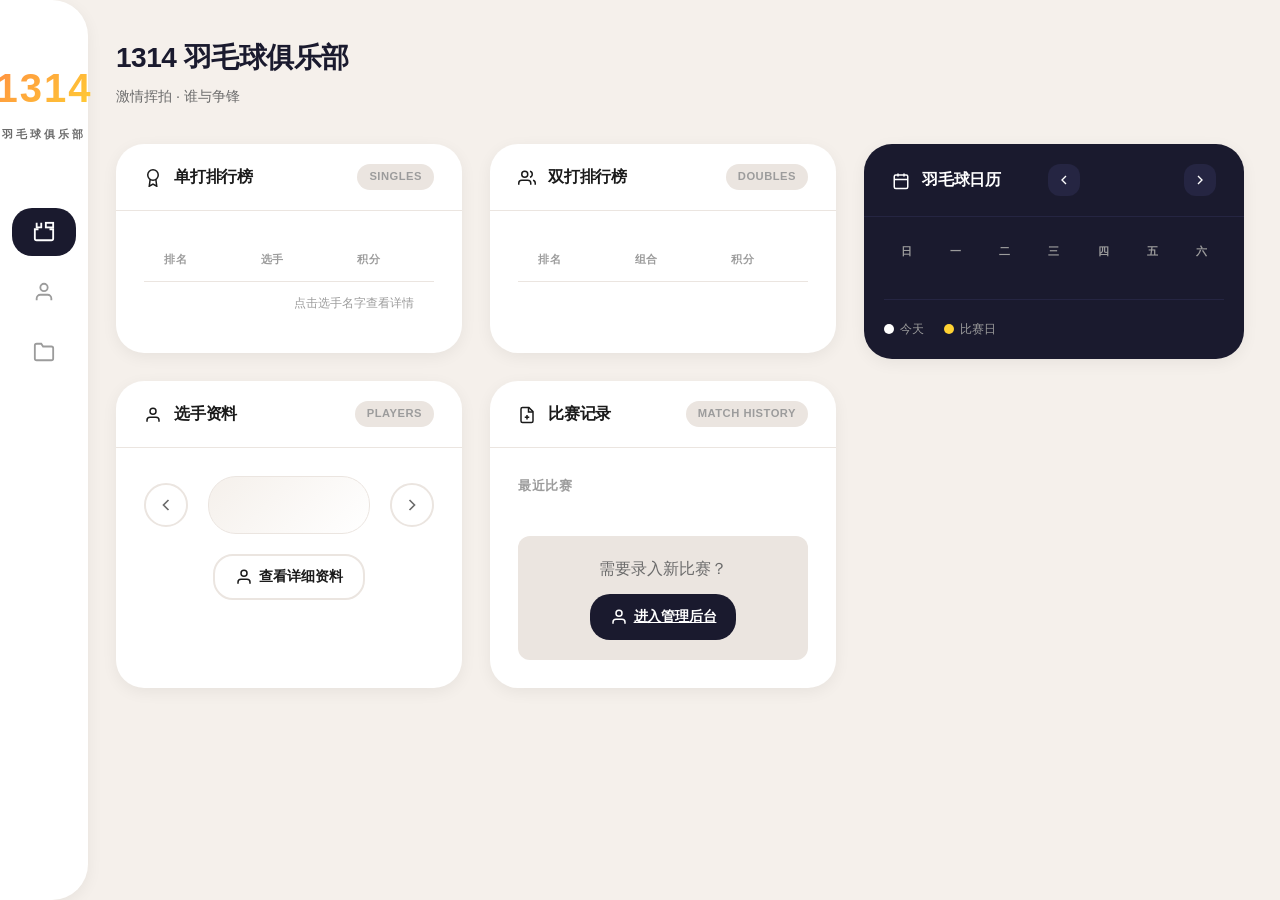
==== commit 79912df1: "feat: 更新网站标题为 1314 羽毛球俱乐部 - 修改网站标题和 logo 显示 - 删除底部用户信息和新建按钮 - 优化 logo 样式（渐变色、更大字体） - 更新副标题文案" ====
--- a/index.html
+++ b/index.html
@@ -3,15 +3,15 @@
 <head>
     <meta charset="UTF-8">
     <meta name="viewport" content="width=device-width, initial-scale=1.0">
-    <title>宿舍羽毛球排行榜</title>
+    <title>1314 羽毛球俱乐部</title>
     <link rel="stylesheet" href="style.css">
 </head>
 <body>
     <!-- 左侧导航栏 -->
     <nav class="sidebar">
         <div class="nav-brand">
-            <div class="logo">BYC</div>
-            <span class="logo-text">Badminton</span>
+            <div class="logo">1314</div>
+            <span class="logo-text">羽毛球俱乐部</span>
         </div>
         <ul class="nav-menu">
             <li class="nav-item active" title="排行榜">
@@ -33,26 +33,14 @@
                 </svg>
             </li>
         </ul>
-        <div class="nav-bottom">
-            <li class="nav-item add-btn" title="新建对局">
-                <svg class="nav-icon" viewBox="0 0 24 24" fill="none" stroke="currentColor" stroke-width="2">
-                    <line x1="12" y1="5" x2="12" y2="19"/>
-                    <line x1="5" y1="12" x2="19" y2="12"/>
-                </svg>
-            </li>
-            <div class="nav-user">
-                <div class="user-avatar">龙</div>
-                <span class="user-name">龙鑫昊</span>
-            </div>
-        </div>
     </nav>
 
     <!-- 主内容区 -->
     <main class="main-content">
         <header class="page-header">
             <div>
-                <h1>羽毛球排行榜</h1>
-                <p class="subtitle">宿舍联赛 · 2026 赛季</p>
+                <h1>1314 羽毛球俱乐部</h1>
+                <p class="subtitle">激情挥拍 · 谁与争锋</p>
             </div>
         </header>
 
--- a/style.css
+++ b/style.css
@@ -104,21 +104,25 @@
     display: flex;
     flex-direction: column;
     align-items: center;
+    padding-top: var(--spacing-lg);
 }
 
 .logo {
-    font-size: 2rem;
-    font-weight: 800;
-    color: var(--color-dark);
-    letter-spacing: -0.5px;
+    font-size: 2.5rem;
+    font-weight: 900;
+    background: linear-gradient(135deg, var(--color-orange), var(--color-accent));
+    -webkit-background-clip: text;
+    -webkit-text-fill-color: transparent;
+    background-clip: text;
+    letter-spacing: 2px;
 }
 
 .logo-text {
-    font-size: 0.65rem;
-    font-weight: 600;
-    color: var(--color-text-muted);
-    margin-top: 4px;
-    letter-spacing: 1px;
+    font-size: 0.7rem;
+    font-weight: 600;
+    color: var(--color-text-secondary);
+    margin-top: 6px;
+    letter-spacing: 3px;
     text-transform: uppercase;
 }
 
@@ -131,15 +135,7 @@
     padding: 0;
     width: 100%;
     padding: 0 var(--spacing-sm);
-}
-
-.nav-bottom {
-    list-style: none;
-    display: flex;
-    flex-direction: column;
-    gap: var(--spacing-sm);
-    padding: 0 var(--spacing-sm);
-    width: 100%;
+    margin-top: var(--spacing-lg);
 }
 
 .nav-item {
@@ -179,36 +175,6 @@
 .nav-icon {
     width: 22px;
     height: 22px;
-}
-
-/* 用户头像 */
-.nav-user {
-    margin-top: var(--spacing-lg);
-    padding-top: var(--spacing-lg);
-    border-top: 1px solid var(--color-surface-alt);
-    display: flex;
-    flex-direction: column;
-    align-items: center;
-    gap: var(--spacing-xs);
-}
-
-.user-avatar {
-    width: 44px;
-    height: 44px;
-    border-radius: 50%;
-    background: linear-gradient(135deg, var(--color-accent), var(--color-orange));
-    display: flex;
-    align-items: center;
-    justify-content: center;
-    color: var(--color-dark);
-    font-weight: 700;
-    font-size: 1rem;
-}
-
-.user-name {
-    font-size: 0.75rem;
-    color: var(--color-text-secondary);
-    font-weight: 500;
 }
 
 /* ================================
@@ -1413,6 +1379,11 @@
     color: var(--color-text-light);
 }
 
+.form-dot.draw {
+    background: var(--color-text-muted);
+    color: var(--color-text-light);
+}
+
 .form-empty {
     color: var(--color-text-muted);
     font-size: 0.9rem;
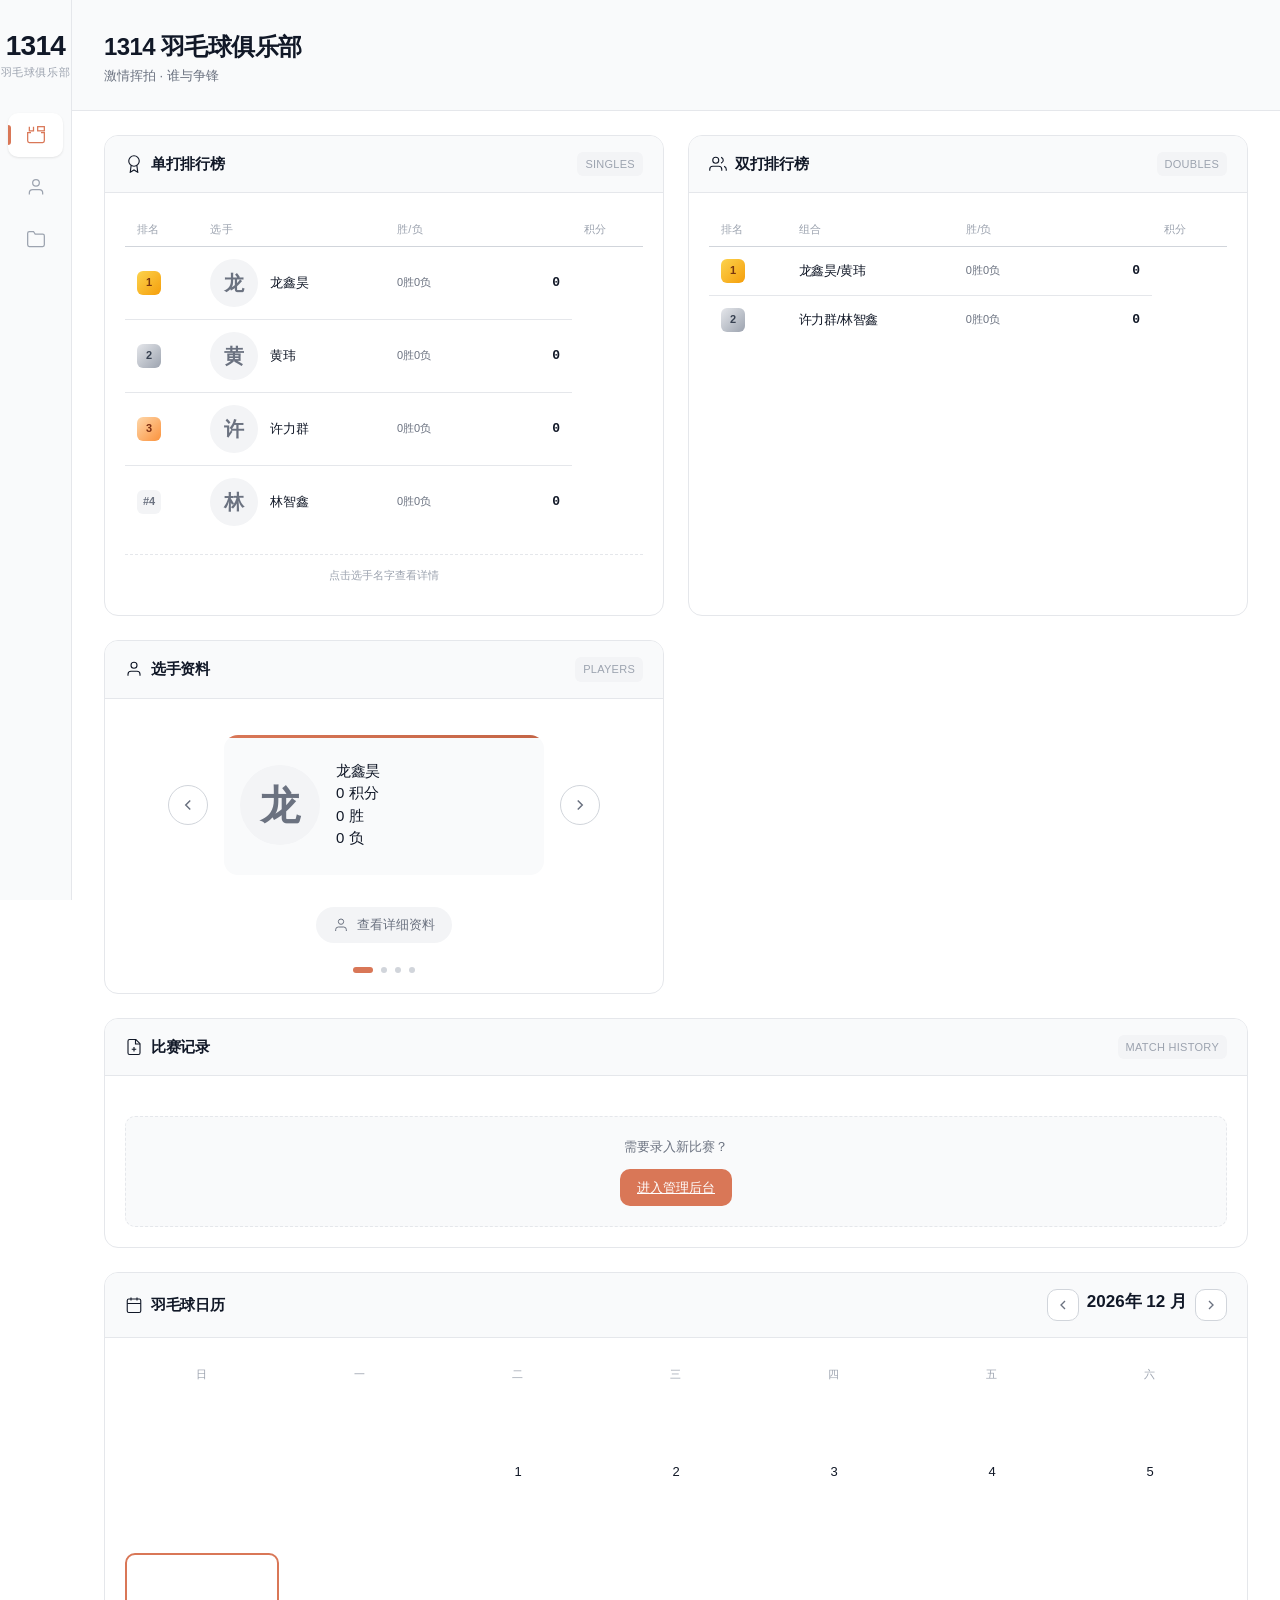
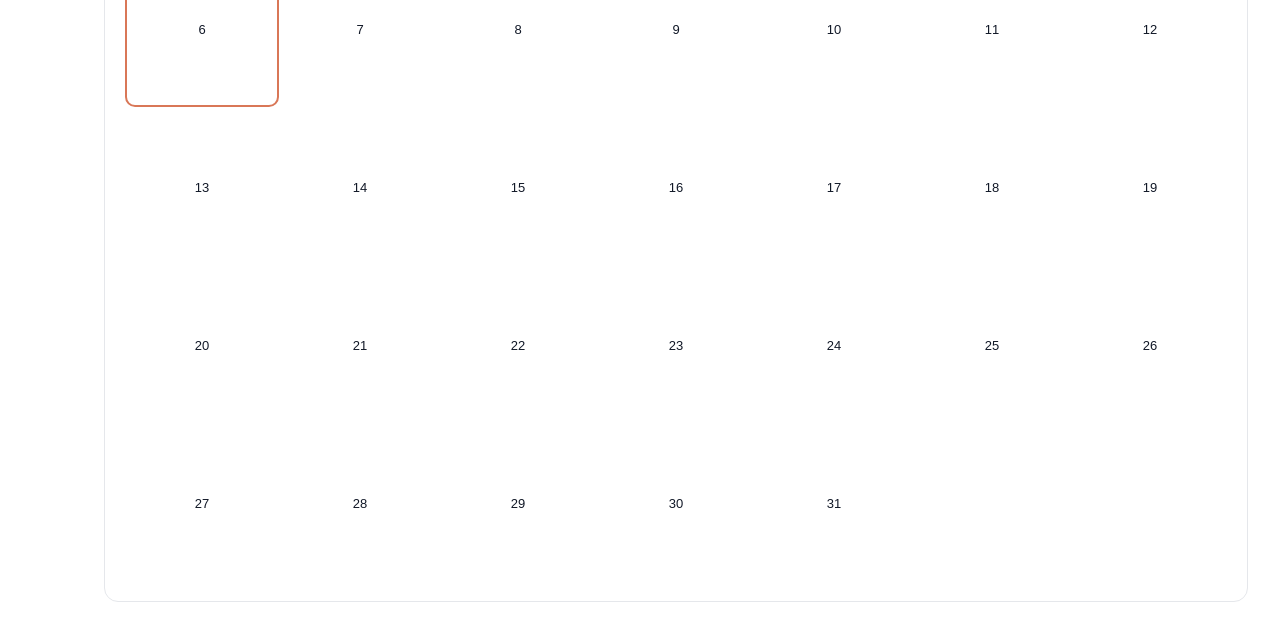
==== commit 69d4de10: "feat: 使用 Anthropic 风格重新设计 UI 界面" ====
--- a/index.html
+++ b/index.html
@@ -4,7 +4,7 @@
     <meta charset="UTF-8">
     <meta name="viewport" content="width=device-width, initial-scale=1.0">
     <title>1314 羽毛球俱乐部</title>
-    <link rel="stylesheet" href="style.css">
+    <link rel="stylesheet" href="style-anthropic.css">
 </head>
 <body>
     <!-- 左侧导航栏 -->
@@ -15,20 +15,20 @@
         </div>
         <ul class="nav-menu">
             <li class="nav-item active" title="排行榜">
-                <svg class="nav-icon" viewBox="0 0 24 24" fill="none" stroke="currentColor" stroke-width="2">
+                <svg class="nav-icon" viewBox="0 0 24 24" fill="none" stroke="currentColor" stroke-width="1.5">
                     <path d="M6 9H2v10c0 1.1.9 2 2 2h16a2 2 0 002-2V9h-4"/>
                     <polyline points="4 2 4 7 9 7 9 2"/>
                     <rect x="14" y="2" width="8" height="5"/>
                 </svg>
             </li>
             <li class="nav-item" title="选手">
-                <svg class="nav-icon" viewBox="0 0 24 24" fill="none" stroke="currentColor" stroke-width="2">
+                <svg class="nav-icon" viewBox="0 0 24 24" fill="none" stroke="currentColor" stroke-width="1.5">
                     <path d="M20 21v-2a4 4 0 00-4-4H8a4 4 0 00-4 4v2"/>
                     <circle cx="12" cy="7" r="4"/>
                 </svg>
             </li>
             <li class="nav-item" title="文件夹">
-                <svg class="nav-icon" viewBox="0 0 24 24" fill="none" stroke="currentColor" stroke-width="2">
+                <svg class="nav-icon" viewBox="0 0 24 24" fill="none" stroke="currentColor" stroke-width="1.5">
                     <path d="M22 19a2 2 0 01-2 2H4a2 2 0 01-2-2V5a2 2 0 012-2h5l2 3h9a2 2 0 012 2z"/>
                 </svg>
             </li>
@@ -45,154 +45,143 @@
         </header>
 
         <div class="dashboard-layout">
-            <!-- 左侧主要区域 -->
-            <div class="dashboard-main">
-                <div class="dashboard-grid">
-                    <!-- 单打排行榜 -->
-                    <section class="card singles-leaderboard">
-                        <div class="card-header">
-                            <h2>
-                                <svg class="nav-icon" style="width:18px;height:18px;vertical-align:middle;margin-right:8px" viewBox="0 0 24 24" fill="none" stroke="currentColor" stroke-width="2">
-                                    <circle cx="12" cy="8" r="7"/>
-                                    <polyline points="8.21 13.89 7 23 12 20 17 23 15.79 13.88"/>
-                                </svg>
-                                单打排行榜
-                            </h2>
-                            <span class="badge">Singles</span>
-                        </div>
-                        <div class="card-content">
-                            <table class="leaderboard-table">
-                                <thead>
-                                    <tr>
-                                        <th>排名</th>
-                                        <th>选手</th>
-                                        <th>积分</th>
-                                    </tr>
-                                </thead>
-                                <tbody id="singles-body">
-                                    <!-- 数据由 JS 动态生成 -->
-                                </tbody>
-                            </table>
-                            <div class="table-click-hint">点击选手名字查看详情</div>
-                        </div>
-                    </section>
-
-                    <!-- 双打排行榜 -->
-                    <section class="card doubles-leaderboard">
-                        <div class="card-header">
-                            <h2>
-                                <svg class="nav-icon" style="width:18px;height:18px;vertical-align:middle;margin-right:8px" viewBox="0 0 24 24" fill="none" stroke="currentColor" stroke-width="2">
-                                    <path d="M17 21v-2a4 4 0 00-4-4H5a4 4 0 00-4 4v2"/>
-                                    <circle cx="9" cy="7" r="4"/>
-                                    <path d="M23 21v-2a4 4 0 00-3-3.87"/>
-                                    <path d="M16 3.13a4 4 0 010 7.75"/>
-                                </svg>
-                                双打排行榜
-                            </h2>
-                            <span class="badge">Doubles</span>
-                        </div>
-                        <div class="card-content">
-                            <table class="leaderboard-table">
-                                <thead>
-                                    <tr>
-                                        <th>排名</th>
-                                        <th>组合</th>
-                                        <th>积分</th>
-                                    </tr>
-                                </thead>
-                                <tbody id="doubles-body">
-                                    <!-- 数据由 JS 动态生成 -->
-                                </tbody>
-                            </table>
-                        </div>
-                    </section>
-
-                    <!-- 选手资料 -->
-                    <section class="card player-profiles">
-                        <div class="card-header">
-                            <h2>
-                                <svg class="nav-icon" style="width:18px;height:18px;vertical-align:middle;margin-right:8px" viewBox="0 0 24 24" fill="none" stroke="currentColor" stroke-width="2">
+            <div class="dashboard-grid">
+                <!-- 单打排行榜 -->
+                <section class="card singles-leaderboard">
+                    <div class="card-header">
+                        <h2>
+                            <svg class="nav-icon" style="width:18px;height:18px;vertical-align:middle;margin-right:8px" viewBox="0 0 24 24" fill="none" stroke="currentColor" stroke-width="1.5">
+                                <circle cx="12" cy="8" r="7"/>
+                                <polyline points="8.21 13.89 7 23 12 20 17 23 15.79 13.88"/>
+                            </svg>
+                            单打排行榜
+                        </h2>
+                        <span class="badge">Singles</span>
+                    </div>
+                    <div class="card-content">
+                        <table class="leaderboard-table">
+                            <thead>
+                                <tr>
+                                    <th>排名</th>
+                                    <th>选手</th>
+                                    <th>胜/负</th>
+                                    <th>积分</th>
+                                </tr>
+                            </thead>
+                            <tbody id="singles-body">
+                                <!-- 数据由 JS 动态生成 -->
+                            </tbody>
+                        </table>
+                        <div class="table-click-hint">点击选手名字查看详情</div>
+                    </div>
+                </section>
+
+                <!-- 双打排行榜 -->
+                <section class="card doubles-leaderboard">
+                    <div class="card-header">
+                        <h2>
+                            <svg class="nav-icon" style="width:18px;height:18px;vertical-align:middle;margin-right:8px" viewBox="0 0 24 24" fill="none" stroke="currentColor" stroke-width="1.5">
+                                <path d="M17 21v-2a4 4 0 00-4-4H5a4 4 0 00-4 4v2"/>
+                                <circle cx="9" cy="7" r="4"/>
+                                <path d="M23 21v-2a4 4 0 00-3-3.87"/>
+                                <path d="M16 3.13a4 4 0 010 7.75"/>
+                            </svg>
+                            双打排行榜
+                        </h2>
+                        <span class="badge">Doubles</span>
+                    </div>
+                    <div class="card-content">
+                        <table class="leaderboard-table">
+                            <thead>
+                                <tr>
+                                    <th>排名</th>
+                                    <th>组合</th>
+                                    <th>胜/负</th>
+                                    <th>积分</th>
+                                </tr>
+                            </thead>
+                            <tbody id="doubles-body">
+                                <!-- 数据由 JS 动态生成 -->
+                            </tbody>
+                        </table>
+                    </div>
+                </section>
+
+                <!-- 选手资料 -->
+                <section class="card player-profiles">
+                    <div class="card-header">
+                        <h2>
+                            <svg class="nav-icon" style="width:18px;height:18px;vertical-align:middle;margin-right:8px" viewBox="0 0 24 24" fill="none" stroke="currentColor" stroke-width="1.5">
+                                <path d="M20 21v-2a4 4 0 00-4-4H8a4 4 0 00-4 4v2"/>
+                                <circle cx="12" cy="7" r="4"/>
+                            </svg>
+                            选手资料
+                        </h2>
+                        <span class="badge">Players</span>
+                    </div>
+                    <div class="card-content">
+                        <div class="player-carousel">
+                            <button class="carousel-btn prev-btn" id="prev-player" title="上一个">
+                                <svg viewBox="0 0 24 24" fill="none" stroke="currentColor" stroke-width="2">
+                                    <polyline points="15 18 9 12 15 6"/>
+                                </svg>
+                            </button>
+                            <div class="player-card" id="player-card">
+                                <!-- 选手卡片由 JS 动态生成 -->
+                            </div>
+                            <button class="carousel-btn next-btn" id="next-player" title="下一个">
+                                <svg viewBox="0 0 24 24" fill="none" stroke="currentColor" stroke-width="2">
+                                    <polyline points="9 18 15 12 9 6"/>
+                                </svg>
+                            </button>
+                        </div>
+                        <div class="player-card-actions">
+                            <button class="btn-view-profile" id="btn-view-profile" title="查看详细资料">
+                                <svg class="btn-icon" viewBox="0 0 24 24" fill="none" stroke="currentColor" stroke-width="1.5">
                                     <path d="M20 21v-2a4 4 0 00-4-4H8a4 4 0 00-4 4v2"/>
                                     <circle cx="12" cy="7" r="4"/>
                                 </svg>
-                                选手资料
-                            </h2>
-                            <span class="badge">Players</span>
-                        </div>
-                        <div class="card-content">
-                            <div class="player-carousel">
-                                <button class="carousel-btn prev-btn" id="prev-player" title="上一个">
-                                    <svg viewBox="0 0 24 24" fill="none" stroke="currentColor" stroke-width="2">
-                                        <polyline points="15 18 9 12 15 6"/>
-                                    </svg>
-                                </button>
-                                <div class="player-card" id="player-card">
-                                    <!-- 选手卡片由 JS 动态生成 -->
-                                </div>
-                                <button class="carousel-btn next-btn" id="next-player" title="下一个">
-                                    <svg viewBox="0 0 24 24" fill="none" stroke="currentColor" stroke-width="2">
-                                        <polyline points="9 18 15 12 9 6"/>
-                                    </svg>
-                                </button>
-                            </div>
-                            <div class="player-card-actions">
-                                <button class="btn-view-profile" id="btn-view-profile" title="查看详细资料">
-                                    <svg class="btn-icon" viewBox="0 0 24 24" fill="none" stroke="currentColor" stroke-width="2">
-                                        <path d="M20 21v-2a4 4 0 00-4-4H8a4 4 0 00-4 4v2"/>
-                                        <circle cx="12" cy="7" r="4"/>
-                                    </svg>
-                                    查看详细资料
-                                </button>
-                            </div>
-                            <div class="carousel-dots" id="carousel-dots">
-                                <!-- 指示点由 JS 动态生成 -->
-                            </div>
-                        </div>
-                    </section>
-
-                    <!-- 比赛记录（只读） -->
-                    <section class="card record-match">
-                        <div class="card-header">
-                            <h2>
-                                <svg class="nav-icon" style="width:18px;height:18px;vertical-align:middle;margin-right:8px" viewBox="0 0 24 24" fill="none" stroke="currentColor" stroke-width="2">
-                                    <path d="M14.5 2H6a2 2 0 00-2 2v16a2 2 0 002 2h12a2 2 0 002-2V7.5L14.5 2z"/>
-                                    <polyline points="14 2 14 8 20 8"/>
-                                    <line x1="12" y1="18" x2="12" y2="12"/>
-                                    <line x1="9" y1="15" x2="15" y2="15"/>
-                                </svg>
-                                比赛记录
-                            </h2>
-                            <span class="badge">Match History</span>
-                        </div>
-                        <div class="card-content">
-                            <div class="recent-matches" id="recent-matches">
-                                <h3>最近比赛</h3>
-                                <div class="match-list">
-                                    <!-- 比赛记录由 JS 动态生成 -->
-                                </div>
-                            </div>
-                            <div style="text-align: center; margin-top: 20px; padding: 20px; background: var(--color-surface-alt); border-radius: var(--radius-sm);">
-                                <p style="color: var(--color-text-secondary); margin-bottom: 12px;">需要录入新比赛？</p>
-                                <a href="admin.html" class="btn btn-primary">
-                                    <svg class="btn-icon" viewBox="0 0 24 24" fill="none" stroke="currentColor" stroke-width="2">
-                                        <path d="M20 21v-2a4 4 0 00-4-4H8a4 4 0 00-4 4v2"/>
-                                        <circle cx="12" cy="7" r="4"/>
-                                    </svg>
-                                    进入管理后台
-                                </a>
-                            </div>
-                        </div>
-                    </section>
-                </div>
-            </div>
-
-            <!-- 右侧边栏 - 日历 -->
-            <aside class="dashboard-sidebar">
-                <!-- 羽毛球日历 -->
-                <section class="card calendar-card">
-                    <div class="card-header">
-                        <h2>
-                            <svg class="nav-icon" style="width:18px;height:18px;vertical-align:middle;margin-right:8px" viewBox="0 0 24 24" fill="none" stroke="currentColor" stroke-width="2">
+                                查看详细资料
+                            </button>
+                        </div>
+                        <div class="carousel-dots" id="carousel-dots">
+                            <!-- 指示点由 JS 动态生成 -->
+                        </div>
+                    </div>
+                </section>
+
+                <!-- 比赛记录 -->
+                <section class="card record-match match-history-card">
+                    <div class="card-header">
+                        <h2>
+                            <svg class="nav-icon" style="width:18px;height:18px;vertical-align:middle;margin-right:8px" viewBox="0 0 24 24" fill="none" stroke="currentColor" stroke-width="1.5">
+                                <path d="M14.5 2H6a2 2 0 00-2 2v16a2 2 0 002 2h12a2 2 0 002-2V7.5L14.5 2z"/>
+                                <polyline points="14 2 14 8 20 8"/>
+                                <line x1="12" y1="18" x2="12" y2="12"/>
+                                <line x1="9" y1="15" x2="15" y2="15"/>
+                            </svg>
+                            比赛记录
+                        </h2>
+                        <span class="badge">Match History</span>
+                    </div>
+                    <div class="card-content">
+                        <div class="match-history-list" id="recent-matches">
+                            <!-- 比赛记录由 JS 动态生成 -->
+                        </div>
+                        <div style="text-align: center; margin-top: 20px; padding: 20px; background: var(--color-bg-secondary); border-radius: var(--radius-md); border: 1px dashed var(--color-border);">
+                            <p style="color: var(--color-text-secondary); margin-bottom: 12px; font-size: var(--text-sm);">需要录入新比赛？</p>
+                            <a href="admin.html" class="btn btn-primary">
+                                进入管理后台
+                            </a>
+                        </div>
+                    </div>
+                </section>
+
+                <!-- 日历 -->
+                <section class="card calendar-card" style="grid-column: 1 / -1;">
+                    <div class="card-header">
+                        <h2>
+                            <svg class="nav-icon" style="width:18px;height:18px;vertical-align:middle;margin-right:8px" viewBox="0 0 24 24" fill="none" stroke="currentColor" stroke-width="1.5">
                                 <rect x="3" y="4" width="18" height="18" rx="2" ry="2"/>
                                 <line x1="16" y1="2" x2="16" y2="6"/>
                                 <line x1="8" y1="2" x2="8" y2="6"/>
@@ -200,14 +189,14 @@
                             </svg>
                             羽毛球日历
                         </h2>
-                        <div class="calendar-controls">
-                            <button class="calendar-nav-btn" id="prev-month" title="上个月">
+                        <div class="month-nav">
+                            <button id="prev-month" title="上个月">
                                 <svg viewBox="0 0 24 24" fill="none" stroke="currentColor" stroke-width="2">
                                     <polyline points="15 18 9 12 15 6"/>
                                 </svg>
                             </button>
                             <span class="current-month" id="current-month"></span>
-                            <button class="calendar-nav-btn" id="next-month" title="下个月">
+                            <button id="next-month" title="下个月">
                                 <svg viewBox="0 0 24 24" fill="none" stroke="currentColor" stroke-width="2">
                                     <polyline points="9 18 15 12 9 6"/>
                                 </svg>
@@ -215,31 +204,12 @@
                         </div>
                     </div>
                     <div class="card-content calendar-content">
-                        <div class="calendar-weekdays">
-                            <span class="weekday">日</span>
-                            <span class="weekday">一</span>
-                            <span class="weekday">二</span>
-                            <span class="weekday">三</span>
-                            <span class="weekday">四</span>
-                            <span class="weekday">五</span>
-                            <span class="weekday">六</span>
-                        </div>
-                        <div class="calendar-days" id="calendar-days">
+                        <div class="calendar-grid" id="calendar-days">
                             <!-- 日期由 JS 动态生成 -->
                         </div>
-                        <div class="calendar-legend">
-                            <div class="legend-item">
-                                <span class="legend-dot current"></span>
-                                <span class="legend-label">今天</span>
-                            </div>
-                            <div class="legend-item">
-                                <span class="legend-dot match-day"></span>
-                                <span class="legend-label">比赛日</span>
-                            </div>
-                        </div>
-                    </div>
-                </section>
-            </aside>
+                    </div>
+                </section>
+            </div>
         </div>
     </main>
 
--- a/style-anthropic.css
+++ b/style-anthropic.css
@@ -0,0 +1,1221 @@
+/* ================================
+   Anthropic 风格设计系统
+   ================================ */
+
+:root {
+    /* 中性色调 - Anthropic 风格 */
+    --color-bg-primary: #FFFFFF;
+    --color-bg-secondary: #F9FAFB;
+    --color-bg-tertiary: #F3F4F6;
+
+    --color-surface: #FFFFFF;
+    --color-surface-elevated: #FFFFFF;
+
+    /* 边框和分割线 */
+    --color-border: #E5E7EB;
+    --color-border-strong: #D1D5DB;
+
+    /* 文字色 */
+    --color-text-primary: #111827;
+    --color-text-secondary: #6B7280;
+    --color-text-tertiary: #9CA3AF;
+    --color-text-inverse: #FFFFFF;
+
+    /* 强调色 - Anthropic 珊瑚红/橙色 */
+    --color-accent: #D97757;
+    --color-accent-hover: #C46546;
+    --color-accent-subtle: #FEF2F0;
+
+    /* 功能色 */
+    --color-success: #059669;
+    --color-success-subtle: #ECFDF5;
+    --color-warning: #D97706;
+    --color-warning-subtle: #FFFBEB;
+    --color-error: #DC2626;
+    --color-error-subtle: #FEF2F2;
+    --color-info: #2563EB;
+    --color-info-subtle: #EFF6FF;
+
+    /* 阴影 - 精致且多层次 */
+    --shadow-xs: 0 1px 2px rgba(0, 0, 0, 0.04);
+    --shadow-sm: 0 1px 3px rgba(0, 0, 0, 0.06), 0 1px 2px rgba(0, 0, 0, 0.04);
+    --shadow-md: 0 4px 8px rgba(0, 0, 0, 0.06), 0 2px 4px rgba(0, 0, 0, 0.04);
+    --shadow-lg: 0 10px 24px rgba(0, 0, 0, 0.08), 0 4px 8px rgba(0, 0, 0, 0.04);
+    --shadow-xl: 0 20px 40px rgba(0, 0, 0, 0.1), 0 8px 16px rgba(0, 0, 0, 0.04);
+
+    /* 圆角 - 适度圆润 */
+    --radius-sm: 6px;
+    --radius-md: 10px;
+    --radius-lg: 14px;
+    --radius-xl: 20px;
+    --radius-full: 9999px;
+
+    /* 间距系统 - 8px 基准 */
+    --space-1: 4px;
+    --space-2: 8px;
+    --space-3: 12px;
+    --space-4: 16px;
+    --space-5: 20px;
+    --space-6: 24px;
+    --space-7: 28px;
+    --space-8: 32px;
+    --space-10: 40px;
+    --space-12: 48px;
+    --space-16: 64px;
+
+    /* 排版 */
+    --font-sans: 'SF Pro Display', -apple-system, BlinkMacSystemFont, 'Segoe UI', Roboto, 'Helvetica Neue', Arial, sans-serif;
+    --font-mono: 'SF Mono', 'Fira Code', 'Fira Mono', Menlo, Monaco, Consolas, monospace;
+
+    --text-xs: 11px;
+    --text-sm: 13px;
+    --text-base: 15px;
+    --text-lg: 17px;
+    --text-xl: 20px;
+    --text-2xl: 24px;
+    --text-3xl: 30px;
+
+    --font-normal: 400;
+    --font-medium: 500;
+    --font-semibold: 600;
+    --font-bold: 700;
+
+    /* 行高 */
+    --leading-tight: 1.25;
+    --leading-normal: 1.5;
+    --leading-relaxed: 1.625;
+
+    /* 字间距 */
+    --tracking-tight: -0.025em;
+    --tracking-normal: 0;
+    --tracking-wide: 0.025em;
+    --tracking-wider: 0.05em;
+
+    /* 侧边栏 */
+    --sidebar-width: 72px;
+
+    /* 动画 */
+    --duration-fast: 120ms;
+    --duration-normal: 200ms;
+    --duration-slow: 300ms;
+    --easing-default: cubic-bezier(0.4, 0, 0.2, 1);
+    --easing-bounce: cubic-bezier(0.68, -0.55, 0.265, 1.55);
+}
+
+/* ================================
+   基础重置
+   ================================ */
+*, *::before, *::after {
+    box-sizing: border-box;
+    margin: 0;
+    padding: 0;
+}
+
+html {
+    font-size: 16px;
+    -webkit-font-smoothing: antialiased;
+    -moz-osx-font-smoothing: grayscale;
+    text-rendering: optimizeLegibility;
+}
+
+body {
+    font-family: var(--font-sans);
+    font-size: var(--text-base);
+    line-height: var(--leading-normal);
+    color: var(--color-text-primary);
+    background-color: var(--color-bg-primary);
+    min-height: 100vh;
+    overflow-x: hidden;
+}
+
+/* ================================
+   侧边栏导航
+   ================================ */
+.sidebar {
+    position: fixed;
+    left: 0;
+    top: 0;
+    bottom: 0;
+    width: var(--sidebar-width);
+    background: var(--color-bg-secondary);
+    border-right: 1px solid var(--color-border);
+    display: flex;
+    flex-direction: column;
+    align-items: center;
+    padding: var(--space-6) 0;
+    z-index: 100;
+}
+
+.nav-brand {
+    margin-bottom: var(--space-8);
+    display: flex;
+    flex-direction: column;
+    align-items: center;
+    padding-top: var(--space-2);
+}
+
+.logo {
+    font-size: 1.75rem;
+    font-weight: var(--font-bold);
+    color: var(--color-text-primary);
+    letter-spacing: var(--tracking-tight);
+    line-height: 1;
+}
+
+.logo-text {
+    font-size: var(--text-xs);
+    font-weight: var(--font-medium);
+    color: var(--color-text-tertiary);
+    margin-top: var(--space-1);
+    letter-spacing: var(--tracking-wider);
+    text-transform: uppercase;
+}
+
+.nav-menu {
+    list-style: none;
+    flex: 1;
+    display: flex;
+    flex-direction: column;
+    gap: var(--space-2);
+    padding: 0;
+    width: 100%;
+    padding: 0 var(--space-2);
+}
+
+.nav-item {
+    width: 44px;
+    height: 44px;
+    border-radius: var(--radius-md);
+    display: flex;
+    align-items: center;
+    justify-content: center;
+    cursor: pointer;
+    transition: all var(--duration-normal) var(--easing-default);
+    color: var(--color-text-tertiary);
+    margin: 0 auto;
+    width: 100%;
+    position: relative;
+}
+
+.nav-item::before {
+    content: '';
+    position: absolute;
+    left: 0;
+    top: 50%;
+    transform: translateY(-50%);
+    width: 3px;
+    height: 0;
+    background: var(--color-accent);
+    border-radius: 0 var(--radius-sm) var(--radius-sm) 0;
+    transition: height var(--duration-normal) var(--easing-default);
+}
+
+.nav-item:hover {
+    background-color: var(--color-bg-tertiary);
+    color: var(--color-text-primary);
+}
+
+.nav-item.active {
+    background-color: var(--color-surface);
+    color: var(--color-accent);
+    box-shadow: var(--shadow-sm);
+}
+
+.nav-item.active::before {
+    height: 20px;
+}
+
+.nav-item.add-btn {
+    background-color: var(--color-accent-subtle);
+    color: var(--color-accent);
+}
+
+.nav-item.add-btn:hover {
+    background-color: var(--color-accent);
+    color: var(--color-text-inverse);
+}
+
+.nav-icon {
+    width: 20px;
+    height: 20px;
+    stroke-width: 1.5;
+}
+
+/* ================================
+   主内容区
+   ================================ */
+.main-content {
+    margin-left: var(--sidebar-width);
+    min-height: 100vh;
+    background: var(--color-bg-primary);
+}
+
+.page-header {
+    padding: var(--space-8) var(--space-8) var(--space-6);
+    border-bottom: 1px solid var(--color-border);
+    background: var(--color-bg-secondary);
+    display: flex;
+    justify-content: space-between;
+    align-items: flex-start;
+}
+
+.page-header h1 {
+    font-size: var(--text-2xl);
+    font-weight: var(--font-semibold);
+    color: var(--color-text-primary);
+    letter-spacing: var(--tracking-tight);
+    line-height: var(--leading-tight);
+    margin-bottom: var(--space-1);
+}
+
+.subtitle {
+    font-size: var(--text-sm);
+    color: var(--color-text-secondary);
+    font-weight: var(--font-normal);
+}
+
+.header-actions {
+    display: flex;
+    gap: var(--space-3);
+}
+
+/* ================================
+   仪表板布局
+   ================================ */
+.dashboard-layout {
+    padding: var(--space-6) var(--space-8);
+    display: grid;
+    gap: var(--space-6);
+}
+
+.dashboard-grid {
+    display: grid;
+    grid-template-columns: repeat(2, 1fr);
+    gap: var(--space-6);
+}
+
+@media (max-width: 1200px) {
+    .dashboard-grid {
+        grid-template-columns: 1fr;
+    }
+}
+
+/* ================================
+   卡片组件
+   ================================ */
+.card {
+    background: var(--color-surface);
+    border: 1px solid var(--color-border);
+    border-radius: var(--radius-lg);
+    overflow: hidden;
+    transition: box-shadow var(--duration-normal) var(--easing-default);
+}
+
+.card:hover {
+    box-shadow: var(--shadow-md);
+}
+
+.card-header {
+    padding: var(--space-4) var(--space-5);
+    border-bottom: 1px solid var(--color-border);
+    display: flex;
+    justify-content: space-between;
+    align-items: center;
+    background: var(--color-bg-secondary);
+}
+
+.card-header h2 {
+    font-size: var(--text-base);
+    font-weight: var(--font-semibold);
+    color: var(--color-text-primary);
+    display: flex;
+    align-items: center;
+    letter-spacing: var(--tracking-tight);
+}
+
+.badge {
+    font-size: var(--text-xs);
+    font-weight: var(--font-medium);
+    color: var(--color-text-tertiary);
+    background: var(--color-bg-tertiary);
+    padding: var(--space-1) var(--space-2);
+    border-radius: var(--radius-sm);
+    letter-spacing: var(--tracking-wide);
+    text-transform: uppercase;
+}
+
+.card-content {
+    padding: var(--space-5);
+}
+
+/* ================================
+   排行榜表格
+   ================================ */
+.leaderboard-table {
+    width: 100%;
+    border-collapse: collapse;
+    font-size: var(--text-sm);
+}
+
+.leaderboard-table thead {
+    border-bottom: 1px solid var(--color-border-strong);
+}
+
+.leaderboard-table th {
+    padding: var(--space-2) var(--space-3);
+    text-align: left;
+    font-size: var(--text-xs);
+    font-weight: var(--font-medium);
+    color: var(--color-text-tertiary);
+    text-transform: uppercase;
+    letter-spacing: var(--tracking-wide);
+    white-space: nowrap;
+}
+
+.leaderboard-table td {
+    padding: var(--space-3);
+    border-bottom: 1px solid var(--color-border);
+    transition: background-color var(--duration-fast) var(--easing-default);
+}
+
+.leaderboard-table tbody tr:hover td {
+    background-color: var(--color-bg-secondary);
+    cursor: pointer;
+}
+
+.leaderboard-table tbody tr:last-child td {
+    border-bottom: none;
+}
+
+/* 排名样式 */
+.rank {
+    display: inline-flex;
+    align-items: center;
+    justify-content: center;
+    width: 24px;
+    height: 24px;
+    border-radius: var(--radius-sm);
+    font-size: var(--text-xs);
+    font-weight: var(--font-semibold);
+    color: var(--color-text-secondary);
+    background: var(--color-bg-tertiary);
+}
+
+.rank-1 {
+    background: linear-gradient(135deg, #FCD34D, #F59E0B);
+    color: #78350F;
+}
+
+.rank-2 {
+    background: linear-gradient(135deg, #E5E7EB, #9CA3AF);
+    color: #374151;
+}
+
+.rank-3 {
+    background: linear-gradient(135deg, #FED7AA, #FB923C);
+    color: #7C2D12;
+}
+
+/* 选手信息 */
+.player-cell {
+    display: flex;
+    align-items: center;
+    gap: var(--space-3);
+}
+
+.player-avatar {
+    width: 32px;
+    height: 32px;
+    border-radius: var(--radius-full);
+    background: var(--color-bg-tertiary);
+    display: flex;
+    align-items: center;
+    justify-content: center;
+    font-size: var(--text-xs);
+    font-weight: var(--font-semibold);
+    color: var(--color-text-secondary);
+    overflow: hidden;
+    flex-shrink: 0;
+}
+
+.player-avatar img {
+    width: 100%;
+    height: 100%;
+    object-fit: cover;
+}
+
+.player-name {
+    font-weight: var(--font-medium);
+    color: var(--color-text-primary);
+    letter-spacing: var(--tracking-tight);
+}
+
+/* 积分样式 */
+.stats-detail {
+    display: flex;
+    align-items: center;
+    justify-content: space-between;
+    gap: var(--space-4);
+}
+
+.win-loss {
+    font-size: var(--text-xs);
+    color: var(--color-text-secondary);
+    font-weight: var(--font-normal);
+}
+
+.points {
+    font-size: var(--text-sm);
+    font-weight: var(--font-semibold);
+    font-family: var(--font-mono);
+    letter-spacing: var(--tracking-tight);
+    min-width: 48px;
+    text-align: right;
+}
+
+.points.positive {
+    color: var(--color-success);
+}
+
+.points.negative {
+    color: var(--color-error);
+}
+
+/* 表格点击提示 */
+.table-click-hint {
+    margin-top: var(--space-4);
+    text-align: center;
+    font-size: var(--text-xs);
+    color: var(--color-text-tertiary);
+    padding: var(--space-3);
+    border-top: 1px dashed var(--color-border);
+}
+
+/* ================================
+   选手资料轮播
+   ================================ */
+.player-carousel {
+    display: flex;
+    align-items: center;
+    justify-content: center;
+    gap: var(--space-4);
+    padding: var(--space-4) 0;
+}
+
+.carousel-btn {
+    width: 40px;
+    height: 40px;
+    border-radius: var(--radius-full);
+    border: 1px solid var(--color-border-strong);
+    background: var(--color-surface);
+    cursor: pointer;
+    display: flex;
+    align-items: center;
+    justify-content: center;
+    color: var(--color-text-secondary);
+    transition: all var(--duration-normal) var(--easing-default);
+    flex-shrink: 0;
+}
+
+.carousel-btn:hover {
+    background: var(--color-bg-tertiary);
+    color: var(--color-text-primary);
+    border-color: var(--color-text-tertiary);
+}
+
+.carousel-btn svg {
+    width: 18px;
+    height: 18px;
+    stroke-width: 2;
+}
+
+.player-card {
+    flex: 1;
+    max-width: 320px;
+    min-height: 140px;
+    background: var(--color-bg-secondary);
+    border-radius: var(--radius-lg);
+    padding: var(--space-4);
+    display: flex;
+    align-items: center;
+    gap: var(--space-4);
+    position: relative;
+    overflow: hidden;
+}
+
+.player-card::before {
+    content: '';
+    position: absolute;
+    top: 0;
+    left: 0;
+    right: 0;
+    height: 3px;
+    background: linear-gradient(90deg, var(--color-accent), var(--color-accent-hover));
+}
+
+.player-card-avatar {
+    width: 64px;
+    height: 64px;
+    border-radius: var(--radius-full);
+    background: var(--color-surface);
+    display: flex;
+    align-items: center;
+    justify-content: center;
+    font-size: var(--text-xl);
+    font-weight: var(--font-bold);
+    color: var(--color-accent);
+    box-shadow: var(--shadow-sm);
+    flex-shrink: 0;
+    overflow: hidden;
+}
+
+.player-card-avatar img {
+    width: 100%;
+    height: 100%;
+    object-fit: cover;
+}
+
+.player-card-info {
+    flex: 1;
+    min-width: 0;
+}
+
+.player-card-name {
+    font-size: var(--text-lg);
+    font-weight: var(--font-semibold);
+    color: var(--color-text-primary);
+    margin-bottom: var(--space-1);
+    letter-spacing: var(--tracking-tight);
+    white-space: nowrap;
+    overflow: hidden;
+    text-overflow: ellipsis;
+}
+
+.player-card-meta {
+    display: flex;
+    flex-wrap: wrap;
+    gap: var(--space-2);
+    font-size: var(--text-xs);
+    color: var(--color-text-secondary);
+}
+
+.player-card-meta span {
+    display: flex;
+    align-items: center;
+    gap: var(--space-1);
+}
+
+.player-card-actions {
+    display: flex;
+    justify-content: center;
+    padding: var(--space-4) 0;
+}
+
+.btn-view-profile {
+    display: inline-flex;
+    align-items: center;
+    gap: var(--space-2);
+    padding: var(--space-2) var(--space-4);
+    font-size: var(--text-sm);
+    font-weight: var(--font-medium);
+    color: var(--color-text-secondary);
+    background: var(--color-bg-tertiary);
+    border: 1px solid transparent;
+    border-radius: var(--radius-full);
+    cursor: pointer;
+    transition: all var(--duration-normal) var(--easing-default);
+}
+
+.btn-view-profile:hover {
+    background: var(--color-bg-secondary);
+    border-color: var(--color-border-strong);
+    color: var(--color-text-primary);
+}
+
+.btn-view-profile .btn-icon {
+    width: 16px;
+    height: 16px;
+    stroke-width: 1.5;
+}
+
+.carousel-dots {
+    display: flex;
+    justify-content: center;
+    gap: var(--space-2);
+    padding-top: var(--space-2);
+}
+
+.carousel-dot {
+    width: 6px;
+    height: 6px;
+    border-radius: var(--radius-full);
+    background: var(--color-border-strong);
+    cursor: pointer;
+    transition: all var(--duration-fast) var(--easing-default);
+}
+
+.carousel-dot.active {
+    width: 20px;
+    border-radius: var(--radius-full);
+    background: var(--color-accent);
+}
+
+/* ================================
+   比赛记录
+   ================================ */
+.match-history {
+    margin-top: var(--space-6);
+}
+
+.match-history-card {
+    grid-column: 1 / -1;
+}
+
+.match-history-list {
+    display: flex;
+    flex-direction: column;
+    gap: var(--space-2);
+}
+
+.match-history-item {
+    display: flex;
+    justify-content: space-between;
+    align-items: center;
+    padding: var(--space-3) var(--space-4);
+    background: var(--color-bg-secondary);
+    border-radius: var(--radius-md);
+    border: 1px solid transparent;
+    transition: all var(--duration-normal) var(--easing-default);
+}
+
+.match-history-item:hover {
+    background: var(--color-bg-tertiary);
+    border-color: var(--color-border);
+}
+
+.match-history-item.win {
+    border-left: 3px solid var(--color-success);
+}
+
+.match-history-item.loss {
+    border-left: 3px solid var(--color-error);
+}
+
+.match-history-item.draw {
+    border-left: 3px solid var(--color-warning);
+}
+
+.match-history-left {
+    display: flex;
+    flex-direction: column;
+    gap: var(--space-1);
+}
+
+.match-history-date {
+    font-size: var(--text-xs);
+    color: var(--color-text-tertiary);
+    font-weight: var(--font-medium);
+}
+
+.match-history-teams {
+    display: flex;
+    align-items: center;
+    gap: var(--space-2);
+    font-size: var(--text-sm);
+    font-weight: var(--font-medium);
+    color: var(--color-text-primary);
+}
+
+.match-history-team {
+    white-space: nowrap;
+}
+
+.match-history-team.self {
+    color: var(--color-accent);
+    font-weight: var(--font-semibold);
+}
+
+.match-history-vs {
+    color: var(--color-text-tertiary);
+    font-size: var(--text-xs);
+    padding: 0 var(--space-1);
+}
+
+.match-history-type {
+    font-size: var(--text-xs);
+    color: var(--color-text-secondary);
+    background: var(--color-bg-tertiary);
+    padding: var(--space-1) var(--space-2);
+    border-radius: var(--radius-sm);
+    width: fit-content;
+    font-weight: var(--font-medium);
+}
+
+.match-history-right {
+    display: flex;
+    align-items: center;
+    gap: var(--space-3);
+    text-align: right;
+}
+
+.match-history-score {
+    font-size: var(--text-base);
+    font-weight: var(--font-semibold);
+    font-family: var(--font-mono);
+    color: var(--color-text-primary);
+    letter-spacing: var(--tracking-tight);
+}
+
+.match-history-result {
+    font-size: var(--text-xs);
+    font-weight: var(--font-semibold);
+    padding: var(--space-1) var(--space-2);
+    border-radius: var(--radius-sm);
+    text-transform: uppercase;
+    letter-spacing: var(--tracking-wide);
+    min-width: 28px;
+    text-align: center;
+}
+
+.match-history-result.win {
+    background: var(--color-success-subtle);
+    color: var(--color-success);
+}
+
+.match-history-result.loss {
+    background: var(--color-error-subtle);
+    color: var(--color-error);
+}
+
+.match-history-result.draw {
+    background: var(--color-warning-subtle);
+    color: var(--color-warning);
+}
+
+.match-count {
+    font-size: var(--text-xs);
+    color: var(--color-text-tertiary);
+    font-weight: var(--font-normal);
+    margin-left: var(--space-2);
+}
+
+/* ================================
+   日历组件
+   ================================ */
+.calendar-card {
+    grid-column: 1 / -1;
+}
+
+.calendar-header {
+    display: flex;
+    justify-content: space-between;
+    align-items: center;
+    margin-bottom: var(--space-4);
+}
+
+.current-month {
+    font-size: var(--text-lg);
+    font-weight: var(--font-semibold);
+    color: var(--color-text-primary);
+}
+
+.month-nav {
+    display: flex;
+    gap: var(--space-2);
+}
+
+.month-nav button {
+    width: 32px;
+    height: 32px;
+    border-radius: var(--radius-md);
+    border: 1px solid var(--color-border-strong);
+    background: var(--color-surface);
+    cursor: pointer;
+    display: flex;
+    align-items: center;
+    justify-content: center;
+    color: var(--color-text-secondary);
+    transition: all var(--duration-normal) var(--easing-default);
+}
+
+.month-nav button:hover {
+    background: var(--color-bg-tertiary);
+    color: var(--color-text-primary);
+}
+
+.month-nav button svg {
+    width: 16px;
+    height: 16px;
+    stroke-width: 2;
+}
+
+.calendar-grid {
+    display: grid;
+    grid-template-columns: repeat(7, 1fr);
+    gap: var(--space-1);
+}
+
+.calendar-weekday {
+    text-align: center;
+    font-size: var(--text-xs);
+    font-weight: var(--font-medium);
+    color: var(--color-text-tertiary);
+    padding: var(--space-2);
+    text-transform: uppercase;
+    letter-spacing: var(--tracking-wide);
+}
+
+.calendar-day {
+    aspect-ratio: 1;
+    display: flex;
+    flex-direction: column;
+    align-items: center;
+    justify-content: center;
+    border-radius: var(--radius-md);
+    font-size: var(--text-sm);
+    font-weight: var(--font-medium);
+    color: var(--color-text-primary);
+    cursor: pointer;
+    transition: all var(--duration-fast) var(--easing-default);
+    position: relative;
+    min-height: 44px;
+}
+
+.calendar-day:hover:not(.empty) {
+    background: var(--color-bg-tertiary);
+}
+
+.calendar-day.empty {
+    cursor: default;
+}
+
+.calendar-day.selected {
+    background: var(--color-accent);
+    color: var(--color-text-inverse);
+    font-weight: var(--font-semibold);
+}
+
+.calendar-day.today {
+    border: 2px solid var(--color-accent);
+}
+
+.calendar-day.has-match::after {
+    content: '';
+    position: absolute;
+    bottom: 4px;
+    width: 4px;
+    height: 4px;
+    border-radius: var(--radius-full);
+    background: var(--color-accent);
+}
+
+.calendar-day.selected.has-match::after {
+    background: var(--color-text-inverse);
+}
+
+/* ================================
+   按钮组件
+   ================================ */
+.btn {
+    display: inline-flex;
+    align-items: center;
+    justify-content: center;
+    gap: var(--space-2);
+    padding: var(--space-2) var(--space-4);
+    font-size: var(--text-sm);
+    font-weight: var(--font-medium);
+    border-radius: var(--radius-md);
+    border: 1px solid transparent;
+    cursor: pointer;
+    transition: all var(--duration-normal) var(--easing-default);
+    white-space: nowrap;
+}
+
+.btn-primary {
+    background: var(--color-accent);
+    color: var(--color-text-inverse);
+}
+
+.btn-primary:hover {
+    background: var(--color-accent-hover);
+}
+
+.btn-secondary {
+    background: var(--color-surface);
+    color: var(--color-text-primary);
+    border-color: var(--color-border-strong);
+}
+
+.btn-secondary:hover {
+    background: var(--color-bg-tertiary);
+}
+
+.btn-ghost {
+    background: transparent;
+    color: var(--color-text-secondary);
+}
+
+.btn-ghost:hover {
+    background: var(--color-bg-tertiary);
+    color: var(--color-text-primary);
+}
+
+.btn-icon-only {
+    width: 36px;
+    height: 36px;
+    padding: 0;
+}
+
+.btn svg {
+    width: 18px;
+    height: 18px;
+    stroke-width: 1.5;
+}
+
+/* ================================
+   表单组件
+   ================================ */
+.form-group {
+    margin-bottom: var(--space-4);
+}
+
+.form-label {
+    display: block;
+    font-size: var(--text-sm);
+    font-weight: var(--font-medium);
+    color: var(--color-text-primary);
+    margin-bottom: var(--space-2);
+}
+
+.form-input,
+.form-select {
+    width: 100%;
+    padding: var(--space-2) var(--space-3);
+    font-size: var(--text-sm);
+    font-family: var(--font-sans);
+    color: var(--color-text-primary);
+    background: var(--color-surface);
+    border: 1px solid var(--color-border-strong);
+    border-radius: var(--radius-md);
+    transition: all var(--duration-fast) var(--easing-default);
+}
+
+.form-input:hover,
+.form-select:hover {
+    border-color: var(--color-border);
+}
+
+.form-input:focus,
+.form-select:focus {
+    outline: none;
+    border-color: var(--color-accent);
+    box-shadow: 0 0 0 3px var(--color-accent-subtle);
+}
+
+.form-input::placeholder {
+    color: var(--color-text-tertiary);
+}
+
+.form-row {
+    display: grid;
+    grid-template-columns: 1fr 1fr;
+    gap: var(--space-4);
+}
+
+/* ================================
+   模态框
+   ================================ */
+.modal-overlay {
+    position: fixed;
+    inset: 0;
+    background: rgba(0, 0, 0, 0.4);
+    backdrop-filter: blur(4px);
+    display: flex;
+    align-items: center;
+    justify-content: center;
+    z-index: 1000;
+    opacity: 0;
+    visibility: hidden;
+    transition: all var(--duration-normal) var(--easing-default);
+}
+
+.modal-overlay.active {
+    opacity: 1;
+    visibility: visible;
+}
+
+.modal {
+    background: var(--color-surface);
+    border-radius: var(--radius-xl);
+    width: 100%;
+    max-width: 480px;
+    max-height: 90vh;
+    overflow: auto;
+    box-shadow: var(--shadow-xl);
+    transform: translateY(-20px) scale(0.95);
+    transition: all var(--duration-normal) var(--easing-default);
+}
+
+.modal-overlay.active .modal {
+    transform: translateY(0) scale(1);
+}
+
+.modal-header {
+    padding: var(--space-5) var(--space-6);
+    border-bottom: 1px solid var(--color-border);
+    display: flex;
+    justify-content: space-between;
+    align-items: center;
+}
+
+.modal-header h3 {
+    font-size: var(--text-lg);
+    font-weight: var(--font-semibold);
+    color: var(--color-text-primary);
+}
+
+.modal-close {
+    width: 32px;
+    height: 32px;
+    border-radius: var(--radius-md);
+    border: none;
+    background: transparent;
+    cursor: pointer;
+    display: flex;
+    align-items: center;
+    justify-content: center;
+    color: var(--color-text-tertiary);
+    transition: all var(--duration-fast) var(--easing-default);
+}
+
+.modal-close:hover {
+    background: var(--color-bg-tertiary);
+    color: var(--color-text-primary);
+}
+
+.modal-close svg {
+    width: 20px;
+    height: 20px;
+    stroke-width: 2;
+}
+
+.modal-body {
+    padding: var(--space-6);
+}
+
+.modal-footer {
+    padding: var(--space-4) var(--space-6);
+    border-top: 1px solid var(--color-border);
+    display: flex;
+    justify-content: flex-end;
+    gap: var(--space-3);
+}
+
+/* ================================
+   空状态
+   ================================ */
+.match-history-empty,
+.calendar-empty {
+    text-align: center;
+    padding: var(--space-10) var(--space-4);
+    color: var(--color-text-tertiary);
+    font-size: var(--text-sm);
+}
+
+/* ================================
+   响应式设计
+   ================================ */
+@media (max-width: 768px) {
+    .sidebar {
+        width: 60px;
+    }
+
+    .main-content {
+        margin-left: 60px;
+    }
+
+    .page-header {
+        padding: var(--space-4);
+        flex-direction: column;
+        gap: var(--space-3);
+    }
+
+    .page-header h1 {
+        font-size: var(--text-xl);
+    }
+
+    .dashboard-layout {
+        padding: var(--space-4);
+    }
+
+    .card-content {
+        padding: var(--space-4);
+    }
+
+    .player-card {
+        min-height: 120px;
+    }
+}
+
+/* ================================
+   滚动条样式
+   ================================ */
+::-webkit-scrollbar {
+    width: 8px;
+    height: 8px;
+}
+
+::-webkit-scrollbar-track {
+    background: var(--color-bg-tertiary);
+}
+
+::-webkit-scrollbar-thumb {
+    background: var(--color-border-strong);
+    border-radius: var(--radius-full);
+}
+
+::-webkit-scrollbar-thumb:hover {
+    background: var(--color-text-tertiary);
+}
+
+/* ================================
+   动画效果
+   ================================ */
+@keyframes fadeIn {
+    from { opacity: 0; }
+    to { opacity: 1; }
+}
+
+@keyframes slideUp {
+    from {
+        opacity: 0;
+        transform: translateY(10px);
+    }
+    to {
+        opacity: 1;
+        transform: translateY(0);
+    }
+}
+
+@keyframes scaleIn {
+    from {
+        opacity: 0;
+        transform: scale(0.95);
+    }
+    to {
+        opacity: 1;
+        transform: scale(1);
+    }
+}
+
+.animate-fade-in {
+    animation: fadeIn var(--duration-normal) var(--easing-default);
+}
+
+.animate-slide-up {
+    animation: slideUp var(--duration-slow) var(--easing-default);
+}
+
+.animate-scale-in {
+    animation: scaleIn var(--duration-normal) var(--easing-bounce);
+}
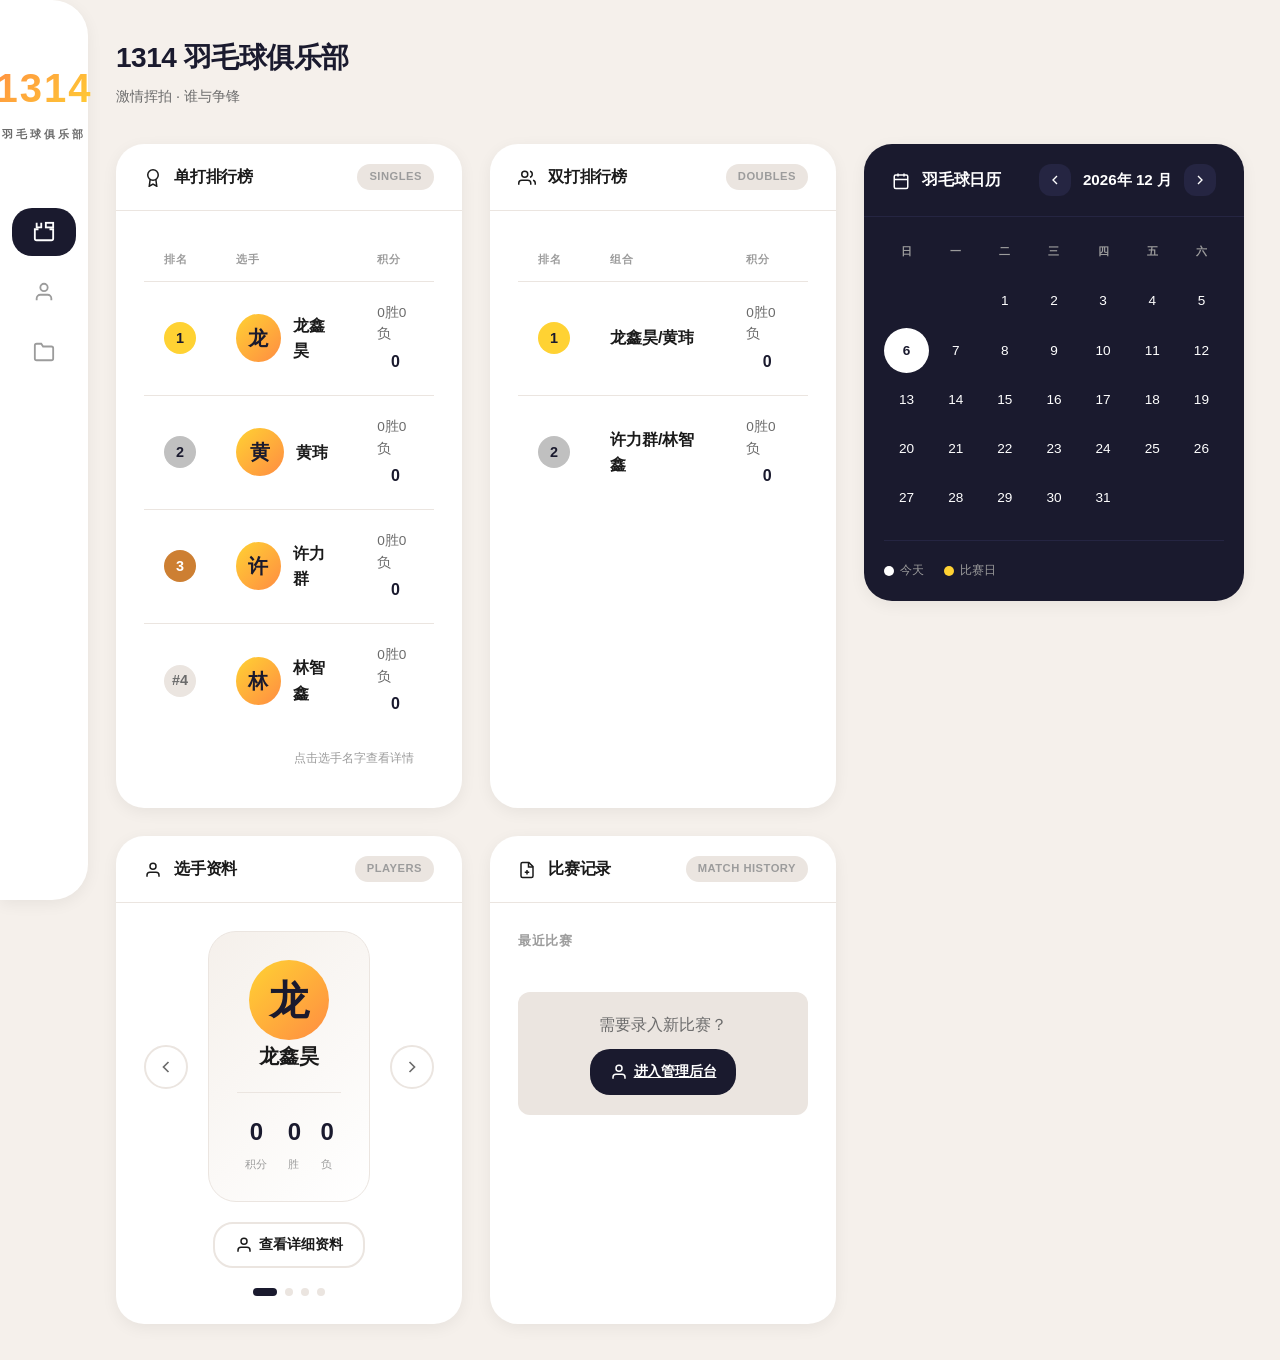
==== commit 94fe8e03: "refactor: 简化首页样式，移除冗余 CSS 文件" ====
--- a/index.html
+++ b/index.html
@@ -4,7 +4,7 @@
     <meta charset="UTF-8">
     <meta name="viewport" content="width=device-width, initial-scale=1.0">
     <title>1314 羽毛球俱乐部</title>
-    <link rel="stylesheet" href="style-anthropic.css">
+    <link rel="stylesheet" href="style.css">
 </head>
 <body>
     <!-- 左侧导航栏 -->
@@ -15,20 +15,20 @@
         </div>
         <ul class="nav-menu">
             <li class="nav-item active" title="排行榜">
-                <svg class="nav-icon" viewBox="0 0 24 24" fill="none" stroke="currentColor" stroke-width="1.5">
+                <svg class="nav-icon" viewBox="0 0 24 24" fill="none" stroke="currentColor" stroke-width="2">
                     <path d="M6 9H2v10c0 1.1.9 2 2 2h16a2 2 0 002-2V9h-4"/>
                     <polyline points="4 2 4 7 9 7 9 2"/>
                     <rect x="14" y="2" width="8" height="5"/>
                 </svg>
             </li>
             <li class="nav-item" title="选手">
-                <svg class="nav-icon" viewBox="0 0 24 24" fill="none" stroke="currentColor" stroke-width="1.5">
+                <svg class="nav-icon" viewBox="0 0 24 24" fill="none" stroke="currentColor" stroke-width="2">
                     <path d="M20 21v-2a4 4 0 00-4-4H8a4 4 0 00-4 4v2"/>
                     <circle cx="12" cy="7" r="4"/>
                 </svg>
             </li>
             <li class="nav-item" title="文件夹">
-                <svg class="nav-icon" viewBox="0 0 24 24" fill="none" stroke="currentColor" stroke-width="1.5">
+                <svg class="nav-icon" viewBox="0 0 24 24" fill="none" stroke="currentColor" stroke-width="2">
                     <path d="M22 19a2 2 0 01-2 2H4a2 2 0 01-2-2V5a2 2 0 012-2h5l2 3h9a2 2 0 012 2z"/>
                 </svg>
             </li>
@@ -45,143 +45,154 @@
         </header>
 
         <div class="dashboard-layout">
-            <div class="dashboard-grid">
-                <!-- 单打排行榜 -->
-                <section class="card singles-leaderboard">
+            <!-- 左侧主要区域 -->
+            <div class="dashboard-main">
+                <div class="dashboard-grid">
+                    <!-- 单打排行榜 -->
+                    <section class="card singles-leaderboard">
+                        <div class="card-header">
+                            <h2>
+                                <svg class="nav-icon" style="width:18px;height:18px;vertical-align:middle;margin-right:8px" viewBox="0 0 24 24" fill="none" stroke="currentColor" stroke-width="2">
+                                    <circle cx="12" cy="8" r="7"/>
+                                    <polyline points="8.21 13.89 7 23 12 20 17 23 15.79 13.88"/>
+                                </svg>
+                                单打排行榜
+                            </h2>
+                            <span class="badge">Singles</span>
+                        </div>
+                        <div class="card-content">
+                            <table class="leaderboard-table">
+                                <thead>
+                                    <tr>
+                                        <th>排名</th>
+                                        <th>选手</th>
+                                        <th>积分</th>
+                                    </tr>
+                                </thead>
+                                <tbody id="singles-body">
+                                    <!-- 数据由 JS 动态生成 -->
+                                </tbody>
+                            </table>
+                            <div class="table-click-hint">点击选手名字查看详情</div>
+                        </div>
+                    </section>
+
+                    <!-- 双打排行榜 -->
+                    <section class="card doubles-leaderboard">
+                        <div class="card-header">
+                            <h2>
+                                <svg class="nav-icon" style="width:18px;height:18px;vertical-align:middle;margin-right:8px" viewBox="0 0 24 24" fill="none" stroke="currentColor" stroke-width="2">
+                                    <path d="M17 21v-2a4 4 0 00-4-4H5a4 4 0 00-4 4v2"/>
+                                    <circle cx="9" cy="7" r="4"/>
+                                    <path d="M23 21v-2a4 4 0 00-3-3.87"/>
+                                    <path d="M16 3.13a4 4 0 010 7.75"/>
+                                </svg>
+                                双打排行榜
+                            </h2>
+                            <span class="badge">Doubles</span>
+                        </div>
+                        <div class="card-content">
+                            <table class="leaderboard-table">
+                                <thead>
+                                    <tr>
+                                        <th>排名</th>
+                                        <th>组合</th>
+                                        <th>积分</th>
+                                    </tr>
+                                </thead>
+                                <tbody id="doubles-body">
+                                    <!-- 数据由 JS 动态生成 -->
+                                </tbody>
+                            </table>
+                        </div>
+                    </section>
+
+                    <!-- 选手资料 -->
+                    <section class="card player-profiles">
+                        <div class="card-header">
+                            <h2>
+                                <svg class="nav-icon" style="width:18px;height:18px;vertical-align:middle;margin-right:8px" viewBox="0 0 24 24" fill="none" stroke="currentColor" stroke-width="2">
+                                    <path d="M20 21v-2a4 4 0 00-4-4H8a4 4 0 00-4 4v2"/>
+                                    <circle cx="12" cy="7" r="4"/>
+                                </svg>
+                                选手资料
+                            </h2>
+                            <span class="badge">Players</span>
+                        </div>
+                        <div class="card-content">
+                            <div class="player-carousel">
+                                <button class="carousel-btn prev-btn" id="prev-player" title="上一个">
+                                    <svg viewBox="0 0 24 24" fill="none" stroke="currentColor" stroke-width="2">
+                                        <polyline points="15 18 9 12 15 6"/>
+                                    </svg>
+                                </button>
+                                <div class="player-card" id="player-card">
+                                    <!-- 选手卡片由 JS 动态生成 -->
+                                </div>
+                                <button class="carousel-btn next-btn" id="next-player" title="下一个">
+                                    <svg viewBox="0 0 24 24" fill="none" stroke="currentColor" stroke-width="2">
+                                        <polyline points="9 18 15 12 9 6"/>
+                                    </svg>
+                                </button>
+                            </div>
+                            <div class="player-card-actions">
+                                <button class="btn-view-profile" id="btn-view-profile" title="查看详细资料">
+                                    <svg class="btn-icon" viewBox="0 0 24 24" fill="none" stroke="currentColor" stroke-width="2">
+                                        <path d="M20 21v-2a4 4 0 00-4-4H8a4 4 0 00-4 4v2"/>
+                                        <circle cx="12" cy="7" r="4"/>
+                                    </svg>
+                                    查看详细资料
+                                </button>
+                            </div>
+                            <div class="carousel-dots" id="carousel-dots">
+                                <!-- 指示点由 JS 动态生成 -->
+                            </div>
+                        </div>
+                    </section>
+
+                    <!-- 比赛记录（只读） -->
+                    <section class="card record-match">
+                        <div class="card-header">
+                            <h2>
+                                <svg class="nav-icon" style="width:18px;height:18px;vertical-align:middle;margin-right:8px" viewBox="0 0 24 24" fill="none" stroke="currentColor" stroke-width="2">
+                                    <path d="M14.5 2H6a2 2 0 00-2 2v16a2 2 0 002 2h12a2 2 0 002-2V7.5L14.5 2z"/>
+                                    <polyline points="14 2 14 8 20 8"/>
+                                    <line x1="12" y1="18" x2="12" y2="12"/>
+                                    <line x1="9" y1="15" x2="15" y2="15"/>
+                                </svg>
+                                比赛记录
+                            </h2>
+                            <span class="badge">Match History</span>
+                        </div>
+                        <div class="card-content">
+                            <div class="recent-matches" id="recent-matches">
+                                <h3>最近比赛</h3>
+                                <div class="match-list">
+                                    <!-- 比赛记录由 JS 动态生成 -->
+                                </div>
+                            </div>
+                            <div style="text-align: center; margin-top: 20px; padding: 20px; background: var(--color-surface-alt); border-radius: var(--radius-sm);">
+                                <p style="color: var(--color-text-secondary); margin-bottom: 12px;">需要录入新比赛？</p>
+                                <a href="admin.html" class="btn btn-primary">
+                                    <svg class="btn-icon" viewBox="0 0 24 24" fill="none" stroke="currentColor" stroke-width="2">
+                                        <path d="M20 21v-2a4 4 0 00-4-4H8a4 4 0 00-4 4v2"/>
+                                        <circle cx="12" cy="7" r="4"/>
+                                    </svg>
+                                    进入管理后台
+                                </a>
+                            </div>
+                        </div>
+                    </section>
+                </div>
+            </div>
+
+            <!-- 右侧边栏 - 日历 -->
+            <aside class="dashboard-sidebar">
+                <!-- 羽毛球日历 -->
+                <section class="card calendar-card">
                     <div class="card-header">
                         <h2>
-                            <svg class="nav-icon" style="width:18px;height:18px;vertical-align:middle;margin-right:8px" viewBox="0 0 24 24" fill="none" stroke="currentColor" stroke-width="1.5">
-                                <circle cx="12" cy="8" r="7"/>
-                                <polyline points="8.21 13.89 7 23 12 20 17 23 15.79 13.88"/>
-                            </svg>
-                            单打排行榜
-                        </h2>
-                        <span class="badge">Singles</span>
-                    </div>
-                    <div class="card-content">
-                        <table class="leaderboard-table">
-                            <thead>
-                                <tr>
-                                    <th>排名</th>
-                                    <th>选手</th>
-                                    <th>胜/负</th>
-                                    <th>积分</th>
-                                </tr>
-                            </thead>
-                            <tbody id="singles-body">
-                                <!-- 数据由 JS 动态生成 -->
-                            </tbody>
-                        </table>
-                        <div class="table-click-hint">点击选手名字查看详情</div>
-                    </div>
-                </section>
-
-                <!-- 双打排行榜 -->
-                <section class="card doubles-leaderboard">
-                    <div class="card-header">
-                        <h2>
-                            <svg class="nav-icon" style="width:18px;height:18px;vertical-align:middle;margin-right:8px" viewBox="0 0 24 24" fill="none" stroke="currentColor" stroke-width="1.5">
-                                <path d="M17 21v-2a4 4 0 00-4-4H5a4 4 0 00-4 4v2"/>
-                                <circle cx="9" cy="7" r="4"/>
-                                <path d="M23 21v-2a4 4 0 00-3-3.87"/>
-                                <path d="M16 3.13a4 4 0 010 7.75"/>
-                            </svg>
-                            双打排行榜
-                        </h2>
-                        <span class="badge">Doubles</span>
-                    </div>
-                    <div class="card-content">
-                        <table class="leaderboard-table">
-                            <thead>
-                                <tr>
-                                    <th>排名</th>
-                                    <th>组合</th>
-                                    <th>胜/负</th>
-                                    <th>积分</th>
-                                </tr>
-                            </thead>
-                            <tbody id="doubles-body">
-                                <!-- 数据由 JS 动态生成 -->
-                            </tbody>
-                        </table>
-                    </div>
-                </section>
-
-                <!-- 选手资料 -->
-                <section class="card player-profiles">
-                    <div class="card-header">
-                        <h2>
-                            <svg class="nav-icon" style="width:18px;height:18px;vertical-align:middle;margin-right:8px" viewBox="0 0 24 24" fill="none" stroke="currentColor" stroke-width="1.5">
-                                <path d="M20 21v-2a4 4 0 00-4-4H8a4 4 0 00-4 4v2"/>
-                                <circle cx="12" cy="7" r="4"/>
-                            </svg>
-                            选手资料
-                        </h2>
-                        <span class="badge">Players</span>
-                    </div>
-                    <div class="card-content">
-                        <div class="player-carousel">
-                            <button class="carousel-btn prev-btn" id="prev-player" title="上一个">
-                                <svg viewBox="0 0 24 24" fill="none" stroke="currentColor" stroke-width="2">
-                                    <polyline points="15 18 9 12 15 6"/>
-                                </svg>
-                            </button>
-                            <div class="player-card" id="player-card">
-                                <!-- 选手卡片由 JS 动态生成 -->
-                            </div>
-                            <button class="carousel-btn next-btn" id="next-player" title="下一个">
-                                <svg viewBox="0 0 24 24" fill="none" stroke="currentColor" stroke-width="2">
-                                    <polyline points="9 18 15 12 9 6"/>
-                                </svg>
-                            </button>
-                        </div>
-                        <div class="player-card-actions">
-                            <button class="btn-view-profile" id="btn-view-profile" title="查看详细资料">
-                                <svg class="btn-icon" viewBox="0 0 24 24" fill="none" stroke="currentColor" stroke-width="1.5">
-                                    <path d="M20 21v-2a4 4 0 00-4-4H8a4 4 0 00-4 4v2"/>
-                                    <circle cx="12" cy="7" r="4"/>
-                                </svg>
-                                查看详细资料
-                            </button>
-                        </div>
-                        <div class="carousel-dots" id="carousel-dots">
-                            <!-- 指示点由 JS 动态生成 -->
-                        </div>
-                    </div>
-                </section>
-
-                <!-- 比赛记录 -->
-                <section class="card record-match match-history-card">
-                    <div class="card-header">
-                        <h2>
-                            <svg class="nav-icon" style="width:18px;height:18px;vertical-align:middle;margin-right:8px" viewBox="0 0 24 24" fill="none" stroke="currentColor" stroke-width="1.5">
-                                <path d="M14.5 2H6a2 2 0 00-2 2v16a2 2 0 002 2h12a2 2 0 002-2V7.5L14.5 2z"/>
-                                <polyline points="14 2 14 8 20 8"/>
-                                <line x1="12" y1="18" x2="12" y2="12"/>
-                                <line x1="9" y1="15" x2="15" y2="15"/>
-                            </svg>
-                            比赛记录
-                        </h2>
-                        <span class="badge">Match History</span>
-                    </div>
-                    <div class="card-content">
-                        <div class="match-history-list" id="recent-matches">
-                            <!-- 比赛记录由 JS 动态生成 -->
-                        </div>
-                        <div style="text-align: center; margin-top: 20px; padding: 20px; background: var(--color-bg-secondary); border-radius: var(--radius-md); border: 1px dashed var(--color-border);">
-                            <p style="color: var(--color-text-secondary); margin-bottom: 12px; font-size: var(--text-sm);">需要录入新比赛？</p>
-                            <a href="admin.html" class="btn btn-primary">
-                                进入管理后台
-                            </a>
-                        </div>
-                    </div>
-                </section>
-
-                <!-- 日历 -->
-                <section class="card calendar-card" style="grid-column: 1 / -1;">
-                    <div class="card-header">
-                        <h2>
-                            <svg class="nav-icon" style="width:18px;height:18px;vertical-align:middle;margin-right:8px" viewBox="0 0 24 24" fill="none" stroke="currentColor" stroke-width="1.5">
+                            <svg class="nav-icon" style="width:18px;height:18px;vertical-align:middle;margin-right:8px" viewBox="0 0 24 24" fill="none" stroke="currentColor" stroke-width="2">
                                 <rect x="3" y="4" width="18" height="18" rx="2" ry="2"/>
                                 <line x1="16" y1="2" x2="16" y2="6"/>
                                 <line x1="8" y1="2" x2="8" y2="6"/>
@@ -189,14 +200,14 @@
                             </svg>
                             羽毛球日历
                         </h2>
-                        <div class="month-nav">
-                            <button id="prev-month" title="上个月">
+                        <div class="calendar-controls">
+                            <button class="calendar-nav-btn" id="prev-month" title="上个月">
                                 <svg viewBox="0 0 24 24" fill="none" stroke="currentColor" stroke-width="2">
                                     <polyline points="15 18 9 12 15 6"/>
                                 </svg>
                             </button>
                             <span class="current-month" id="current-month"></span>
-                            <button id="next-month" title="下个月">
+                            <button class="calendar-nav-btn" id="next-month" title="下个月">
                                 <svg viewBox="0 0 24 24" fill="none" stroke="currentColor" stroke-width="2">
                                     <polyline points="9 18 15 12 9 6"/>
                                 </svg>
@@ -204,12 +215,31 @@
                         </div>
                     </div>
                     <div class="card-content calendar-content">
-                        <div class="calendar-grid" id="calendar-days">
+                        <div class="calendar-weekdays">
+                            <span class="weekday">日</span>
+                            <span class="weekday">一</span>
+                            <span class="weekday">二</span>
+                            <span class="weekday">三</span>
+                            <span class="weekday">四</span>
+                            <span class="weekday">五</span>
+                            <span class="weekday">六</span>
+                        </div>
+                        <div class="calendar-days" id="calendar-days">
                             <!-- 日期由 JS 动态生成 -->
+                        </div>
+                        <div class="calendar-legend">
+                            <div class="legend-item">
+                                <span class="legend-dot current"></span>
+                                <span class="legend-label">今天</span>
+                            </div>
+                            <div class="legend-item">
+                                <span class="legend-dot match-day"></span>
+                                <span class="legend-label">比赛日</span>
+                            </div>
                         </div>
                     </div>
                 </section>
-            </div>
+            </aside>
         </div>
     </main>
 
--- a/style.css
+++ b/style.css
@@ -0,0 +1,2042 @@
+/* ================================
+   CSS 变量定义 - 现代简约风格
+   ================================ */
+:root {
+    /* 主色调 - 温暖米色系 */
+    --color-bg: #F5F0EB;
+    --color-surface: #FFFFFF;
+    --color-surface-alt: #EBE5E0;
+
+    /* 深色卡片 */
+    --color-dark: #1A1A2E;
+    --color-dark-surface: #252542;
+
+    /* 强调色 - 黄色/橙色 */
+    --color-accent: #FFD233;
+    --color-accent-hover: #FFC107;
+    --color-accent-light: rgba(255, 210, 51, 0.2);
+    --color-orange: #FF8C42;
+    --color-orange-light: rgba(255, 140, 66, 0.2);
+
+    /* 文字色 */
+    --color-text-primary: #1A1A1A;
+    --color-text-secondary: #6B6B6B;
+    --color-text-muted: #9C9C9C;
+    --color-text-light: #FFFFFF;
+
+    /* 功能色 */
+    --color-success: #4CAF50;
+    --color-danger: #FF5252;
+    --color-primary: #1A1A2E;
+
+    /* 阴影 */
+    --shadow-sm: 0 2px 8px rgba(0, 0, 0, 0.04);
+    --shadow-md: 0 4px 16px rgba(0, 0, 0, 0.06);
+    --shadow-lg: 0 8px 32px rgba(0, 0, 0, 0.08);
+    --shadow-xl: 0 16px 48px rgba(0, 0, 0, 0.1);
+
+    /* 圆角 */
+    --radius-sm: 12px;
+    --radius-md: 20px;
+    --radius-lg: 28px;
+    --radius-xl: 36px;
+
+    /* 间距 */
+    --spacing-xs: 6px;
+    --spacing-sm: 12px;
+    --spacing-md: 20px;
+    --spacing-lg: 28px;
+    --spacing-xl: 36px;
+
+    /* 侧边栏 */
+    --sidebar-width: 88px;
+
+    /* 过渡 */
+    --transition-fast: 150ms cubic-bezier(0.4, 0, 0.2, 1);
+    --transition-base: 250ms cubic-bezier(0.4, 0, 0.2, 1);
+    --transition-slow: 400ms cubic-bezier(0.4, 0, 0.2, 1);
+}
+
+/* ================================
+   基础重置
+   ================================ */
+*, *::before, *::after {
+    box-sizing: border-box;
+    margin: 0;
+    padding: 0;
+}
+
+html {
+    font-size: 16px;
+    -webkit-font-smoothing: antialiased;
+    -moz-osx-font-smoothing: grayscale;
+}
+
+body {
+    font-family: -apple-system, BlinkMacSystemFont, 'SF Pro Display', 'Segoe UI', Roboto, 'Helvetica Neue', Arial, sans-serif;
+    background-color: var(--color-bg);
+    color: var(--color-text-primary);
+    line-height: 1.6;
+    min-height: 100vh;
+}
+
+/* ================================
+   侧边栏导航
+   ================================ */
+.sidebar {
+    position: fixed;
+    left: 0;
+    top: 0;
+    bottom: 0;
+    width: var(--sidebar-width);
+    background: var(--color-surface);
+    border-radius: 0 var(--radius-xl) var(--radius-xl) 0;
+    display: flex;
+    flex-direction: column;
+    align-items: center;
+    padding: var(--spacing-lg) 0;
+    z-index: 100;
+    box-shadow: var(--shadow-md);
+}
+
+.nav-brand {
+    margin-bottom: var(--spacing-xl);
+    display: flex;
+    flex-direction: column;
+    align-items: center;
+    padding-top: var(--spacing-lg);
+}
+
+.logo {
+    font-size: 2.5rem;
+    font-weight: 900;
+    background: linear-gradient(135deg, var(--color-orange), var(--color-accent));
+    -webkit-background-clip: text;
+    -webkit-text-fill-color: transparent;
+    background-clip: text;
+    letter-spacing: 2px;
+}
+
+.logo-text {
+    font-size: 0.7rem;
+    font-weight: 600;
+    color: var(--color-text-secondary);
+    margin-top: 6px;
+    letter-spacing: 3px;
+    text-transform: uppercase;
+}
+
+.nav-menu {
+    list-style: none;
+    flex: 1;
+    display: flex;
+    flex-direction: column;
+    gap: var(--spacing-sm);
+    padding: 0;
+    width: 100%;
+    padding: 0 var(--spacing-sm);
+    margin-top: var(--spacing-lg);
+}
+
+.nav-item {
+    width: 48px;
+    height: 48px;
+    border-radius: var(--radius-md);
+    display: flex;
+    align-items: center;
+    justify-content: center;
+    cursor: pointer;
+    transition: all var(--transition-base);
+    color: var(--color-text-muted);
+    margin: 0 auto;
+    width: 100%;
+}
+
+.nav-item:hover {
+    background-color: var(--color-bg);
+    color: var(--color-text-primary);
+}
+
+.nav-item.active {
+    background-color: var(--color-dark);
+    color: var(--color-text-light);
+}
+
+.nav-item.add-btn {
+    background-color: var(--color-accent);
+    color: var(--color-dark);
+}
+
+.nav-item.add-btn:hover {
+    background-color: var(--color-accent-hover);
+    color: var(--color-dark);
+}
+
+.nav-icon {
+    width: 22px;
+    height: 22px;
+}
+
+/* ================================
+   主内容区
+   ================================ */
+.main-content {
+    margin-left: var(--sidebar-width);
+    min-height: 100vh;
+    padding: var(--spacing-xl) var(--spacing-xl) var(--spacing-xl) var(--spacing-lg);
+}
+
+.page-header {
+    margin-bottom: var(--spacing-xl);
+    display: flex;
+    justify-content: space-between;
+    align-items: center;
+}
+
+.page-header h1 {
+    font-size: 1.75rem;
+    font-weight: 700;
+    color: var(--color-dark);
+    letter-spacing: -0.5px;
+}
+
+.page-header .subtitle {
+    color: var(--color-text-secondary);
+    font-size: 0.9rem;
+    margin-top: 4px;
+}
+
+/* ================================
+   仪表盘网格
+   ================================ */
+.dashboard-layout {
+    display: grid;
+    grid-template-columns: 1fr 380px;
+    gap: var(--spacing-lg);
+    max-width: 1480px;
+}
+
+.dashboard-main {
+    min-width: 0;
+}
+
+.dashboard-sidebar {
+    position: sticky;
+    top: var(--spacing-xl);
+    height: fit-content;
+}
+
+.dashboard-grid {
+    display: grid;
+    grid-template-columns: repeat(2, 1fr);
+    gap: var(--spacing-lg);
+}
+
+/* ================================
+   卡片样式
+   ================================ */
+.card {
+    background: var(--color-surface);
+    border-radius: var(--radius-lg);
+    box-shadow: var(--shadow-md);
+    overflow: hidden;
+    transition: all var(--transition-base);
+}
+
+.card:hover {
+    box-shadow: var(--shadow-lg);
+    transform: translateY(-2px);
+}
+
+.card-dark {
+    background: var(--color-dark);
+    color: var(--color-text-light);
+}
+
+.card-header {
+    display: flex;
+    justify-content: space-between;
+    align-items: center;
+    padding: var(--spacing-md) var(--spacing-lg);
+    border-bottom: 1px solid var(--color-surface-alt);
+}
+
+.card-dark .card-header {
+    border-bottom-color: var(--color-dark-surface);
+}
+
+.card-header h2 {
+    font-size: 1rem;
+    font-weight: 600;
+    color: var(--color-text-primary);
+    letter-spacing: -0.3px;
+}
+
+.card-dark .card-header h2 {
+    color: var(--color-text-light);
+}
+
+.badge {
+    font-size: 0.7rem;
+    font-weight: 600;
+    color: var(--color-text-muted);
+    background: var(--color-surface-alt);
+    padding: 4px 12px;
+    border-radius: 20px;
+    text-transform: uppercase;
+    letter-spacing: 0.5px;
+}
+
+.card-dark .badge {
+    background: var(--color-dark-surface);
+    color: var(--color-text-muted);
+}
+
+.card-content {
+    padding: var(--spacing-lg);
+}
+
+/* ================================
+   排行榜表格
+   ================================ */
+.leaderboard-table {
+    width: 100%;
+    border-collapse: collapse;
+}
+
+.leaderboard-table th,
+.leaderboard-table td {
+    padding: var(--spacing-sm) var(--spacing-md);
+    text-align: left;
+}
+
+.leaderboard-table th {
+    font-size: 0.7rem;
+    font-weight: 600;
+    color: var(--color-text-muted);
+    text-transform: uppercase;
+    letter-spacing: 0.5px;
+    border-bottom: 1px solid var(--color-surface-alt);
+}
+
+.leaderboard-table td {
+    padding: var(--spacing-md);
+    border-bottom: 1px solid var(--color-surface-alt);
+    transition: background var(--transition-fast);
+}
+
+.leaderboard-table tr:last-child td {
+    border-bottom: none;
+}
+
+.leaderboard-table tr:hover td {
+    background-color: var(--color-bg);
+    cursor: pointer;
+}
+
+.leaderboard-table tr.clickable-row {
+    transition: all var(--transition-fast);
+}
+
+.table-click-hint {
+    font-size: 0.75rem;
+    color: var(--color-text-muted);
+    text-align: right;
+    padding: var(--spacing-sm) var(--spacing-md);
+}
+
+.player-card-actions {
+    display: flex;
+    justify-content: center;
+    margin-top: var(--spacing-md);
+}
+
+.btn-view-profile {
+    display: inline-flex;
+    align-items: center;
+    gap: var(--spacing-xs);
+    padding: var(--spacing-sm) var(--spacing-md);
+    font-size: 0.85rem;
+    font-weight: 600;
+    border: 2px solid var(--color-surface-alt);
+    border-radius: var(--radius-md);
+    cursor: pointer;
+    transition: all var(--transition-base);
+    background: var(--color-surface);
+    color: var(--color-text-primary);
+}
+
+.btn-view-profile:hover {
+    border-color: var(--color-dark);
+    background: var(--color-bg);
+    color: var(--color-dark);
+}
+
+.btn-view-profile .btn-icon {
+    width: 18px;
+    height: 18px;
+}
+
+.player-name-link {
+    color: var(--color-primary);
+    text-decoration: none;
+    font-weight: 600;
+    transition: color var(--transition-fast);
+}
+
+.leaderboard-table tr:hover .player-name-link {
+    color: var(--color-accent-hover);
+}
+
+/* 排名样式 */
+.rank {
+    font-weight: 700;
+    color: var(--color-text-secondary);
+    font-size: 0.9rem;
+    width: 32px;
+    height: 32px;
+    display: inline-flex;
+    align-items: center;
+    justify-content: center;
+    border-radius: 50%;
+    background: var(--color-surface-alt);
+}
+
+.rank-1 {
+    background: var(--color-accent);
+    color: var(--color-dark);
+}
+.rank-2 {
+    background: #C0C0C0;
+    color: var(--color-dark);
+}
+.rank-3 {
+    background: #CD7F32;
+    color: var(--color-text-light);
+}
+
+/* 选手信息 */
+.player-cell {
+    display: flex;
+    align-items: center;
+    gap: var(--spacing-sm);
+}
+
+.player-avatar {
+    width: 36px;
+    height: 36px;
+    border-radius: 50%;
+    background: linear-gradient(135deg, var(--color-accent), var(--color-orange));
+    display: flex;
+    align-items: center;
+    justify-content: center;
+    color: var(--color-dark);
+    font-weight: 700;
+    font-size: 0.875rem;
+}
+
+.player-name {
+    font-weight: 600;
+    color: var(--color-text-primary);
+}
+
+/* 胜率样式 */
+.win-rate {
+    font-weight: 600;
+    font-size: 0.875rem;
+}
+
+.win-rate.positive {
+    color: var(--color-success);
+}
+
+.win-rate.negative {
+    color: var(--color-danger);
+}
+
+/* 积分样式 */
+.points {
+    font-weight: 700;
+    color: var(--color-dark);
+    font-size: 1rem;
+}
+
+.points.positive {
+    color: var(--color-success);
+}
+
+.points.negative {
+    color: var(--color-danger);
+}
+
+/* 排行榜详细统计（胜场/负场 + 积分） */
+.stats-detail {
+    display: flex;
+    flex-direction: column;
+    align-items: center;
+    gap: 4px;
+}
+
+.win-loss {
+    font-size: 0.85rem;
+    color: var(--color-text-secondary);
+    font-weight: 500;
+}
+
+/* ================================
+   选手轮播卡片
+   ================================ */
+.player-carousel {
+    display: flex;
+    align-items: center;
+    gap: var(--spacing-md);
+    position: relative;
+}
+
+.carousel-btn {
+    width: 44px;
+    height: 44px;
+    border-radius: 50%;
+    border: 2px solid var(--color-surface-alt);
+    background: var(--color-surface);
+    color: var(--color-text-secondary);
+    cursor: pointer;
+    display: flex;
+    align-items: center;
+    justify-content: center;
+    transition: all var(--transition-base);
+    flex-shrink: 0;
+}
+
+.carousel-btn:hover {
+    border-color: var(--color-dark);
+    color: var(--color-dark);
+    background: var(--color-bg);
+}
+
+.carousel-btn svg {
+    width: 20px;
+    height: 20px;
+}
+
+.player-card {
+    flex: 1;
+    background: linear-gradient(135deg, var(--color-bg), var(--color-surface));
+    border-radius: var(--radius-lg);
+    padding: var(--spacing-lg);
+    display: flex;
+    flex-direction: column;
+    align-items: center;
+    text-align: center;
+    border: 1px solid var(--color-surface-alt);
+    animation: fadeIn var(--transition-base);
+}
+
+.player-card .avatar-large {
+    width: 96px;
+    height: 96px;
+    border-radius: 50%;
+    background: linear-gradient(135deg, var(--color-accent), var(--color-orange));
+    display: flex;
+    align-items: center;
+    justify-content: center;
+    color: var(--color-dark);
+    font-weight: 700;
+    font-size: 2.25rem;
+    box-shadow: var(--shadow-lg);
+    margin-bottom: var(--spacing-md);
+}
+
+.player-card .player-info {
+    width: 100%;
+}
+
+.player-card .player-name {
+    font-size: 1.25rem;
+    font-weight: 700;
+    color: var(--color-text-primary);
+    margin-bottom: var(--spacing-xs);
+    letter-spacing: -0.3px;
+}
+
+.player-card .win-rate-badge {
+    display: inline-block;
+    padding: 5px 14px;
+    border-radius: 20px;
+    font-size: 0.8rem;
+    font-weight: 600;
+    margin-top: var(--spacing-xs);
+}
+
+.player-card .win-rate-badge.positive {
+    background: var(--color-accent-light);
+    color: var(--color-text-primary);
+}
+
+.player-card .win-rate-badge.negative {
+    background: var(--color-orange-light);
+    color: var(--color-text-primary);
+}
+
+.player-card .player-stats {
+    display: flex;
+    justify-content: center;
+    gap: var(--spacing-md);
+    margin-top: var(--spacing-md);
+    padding-top: var(--spacing-md);
+    border-top: 1px solid var(--color-surface-alt);
+}
+
+.player-card .stat-item {
+    display: flex;
+    flex-direction: column;
+    align-items: center;
+}
+
+.player-card .stat-value {
+    font-size: 1.5rem;
+    font-weight: 700;
+    color: var(--color-dark);
+    letter-spacing: -0.5px;
+}
+
+.player-card .stat-value.positive {
+    color: var(--color-success);
+}
+
+.player-card .stat-value.negative {
+    color: var(--color-danger);
+}
+
+.player-card .stat-label {
+    font-size: 0.7rem;
+    color: var(--color-text-muted);
+    margin-top: 4px;
+    text-transform: uppercase;
+    letter-spacing: 0.5px;
+}
+
+.carousel-dots {
+    display: flex;
+    justify-content: center;
+    gap: 8px;
+    margin-top: var(--spacing-md);
+}
+
+.carousel-dot {
+    width: 8px;
+    height: 8px;
+    border-radius: 4px;
+    background: var(--color-surface-alt);
+    cursor: pointer;
+    transition: all var(--transition-fast);
+}
+
+.carousel-dot.active {
+    width: 24px;
+    background: var(--color-dark);
+}
+
+.carousel-dot:hover {
+    background: var(--color-dark);
+}
+
+/* ================================
+   比赛操作按钮
+   ================================ */
+.match-actions {
+    display: flex;
+    gap: var(--spacing-sm);
+    margin-bottom: var(--spacing-lg);
+}
+
+.btn {
+    display: inline-flex;
+    align-items: center;
+    justify-content: center;
+    gap: var(--spacing-xs);
+    padding: var(--spacing-sm) var(--spacing-md);
+    font-size: 0.85rem;
+    font-weight: 600;
+    border: none;
+    border-radius: var(--radius-md);
+    cursor: pointer;
+    transition: all var(--transition-base);
+    letter-spacing: -0.2px;
+}
+
+.btn-primary {
+    background: var(--color-dark);
+    color: var(--color-text-light);
+}
+
+.btn-primary:hover {
+    background: var(--color-dark-surface);
+    transform: translateY(-1px);
+}
+
+.btn-secondary {
+    background: var(--color-bg);
+    color: var(--color-text-primary);
+}
+
+.btn-secondary:hover {
+    background: var(--color-surface-alt);
+}
+
+.btn-danger {
+    background: var(--color-danger);
+    color: var(--color-text-light);
+}
+
+.btn-danger:hover {
+    background: #FF3838;
+}
+
+.btn-sm {
+    padding: 6px 12px;
+    font-size: 0.8rem;
+}
+
+.btn-icon {
+    width: 18px;
+    height: 18px;
+}
+
+/* ================================
+   最近比赛
+   ================================ */
+.recent-matches h3 {
+    font-size: 0.8rem;
+    font-weight: 600;
+    color: var(--color-text-muted);
+    margin-bottom: var(--spacing-md);
+    text-transform: uppercase;
+    letter-spacing: 0.5px;
+}
+
+.match-list {
+    display: flex;
+    flex-direction: column;
+    gap: var(--spacing-xs);
+}
+
+.match-item {
+    display: flex;
+    align-items: center;
+    justify-content: space-between;
+    padding: var(--spacing-sm) var(--spacing-md);
+    background: var(--color-bg);
+    border-radius: var(--radius-md);
+    font-size: 0.875rem;
+    transition: all var(--transition-fast);
+}
+
+.match-item:hover {
+    background: var(--color-surface-alt);
+}
+
+.match-item.selected {
+    background: var(--color-accent-light);
+    border: 1px solid var(--color-accent);
+}
+
+.match-teams {
+    display: flex;
+    align-items: center;
+    gap: var(--spacing-sm);
+}
+
+.match-checkbox {
+    margin-right: var(--spacing-sm);
+    display: flex;
+    align-items: center;
+}
+
+.match-checkbox input {
+    width: 18px;
+    height: 18px;
+    cursor: pointer;
+    accent-color: var(--color-dark);
+}
+
+.match-score {
+    font-weight: 700;
+    color: var(--color-text-primary);
+    padding: 3px 10px;
+    background: var(--color-surface);
+    border-radius: 20px;
+    font-size: 0.8rem;
+}
+
+.match-winner {
+    color: var(--color-success);
+    font-weight: 600;
+    font-size: 0.8rem;
+}
+
+.match-actions-right {
+    display: flex;
+    align-items: center;
+    gap: var(--spacing-sm);
+}
+
+.btn-delete-match {
+    width: 32px;
+    height: 32px;
+    border-radius: var(--radius-sm);
+    border: none;
+    background: transparent;
+    color: var(--color-text-muted);
+    cursor: pointer;
+    display: flex;
+    align-items: center;
+    justify-content: center;
+    transition: all var(--transition-fast);
+}
+
+.btn-delete-match:hover {
+    background: rgba(255, 82, 82, 0.1);
+    color: var(--color-danger);
+}
+
+.btn-delete-match svg {
+    width: 18px;
+    height: 18px;
+}
+
+/* 批量模式条 */
+.batch-mode-bar {
+    display: flex;
+    align-items: center;
+    justify-content: space-between;
+    padding: var(--spacing-sm) var(--spacing-md);
+    background: var(--color-accent-light);
+    border-radius: var(--radius-md);
+    margin-bottom: var(--spacing-md);
+    border: 1px solid var(--color-accent);
+}
+
+.batch-hint {
+    font-size: 0.85rem;
+    color: var(--color-text-primary);
+}
+
+.batch-hint strong {
+    color: var(--color-dark);
+    font-weight: 700;
+}
+
+.batch-actions {
+    display: flex;
+    gap: var(--spacing-xs);
+}
+
+/* ================================
+   弹窗样式
+   ================================ */
+.modal-overlay {
+    position: fixed;
+    inset: 0;
+    background: rgba(26, 26, 26, 0.6);
+    backdrop-filter: blur(4px);
+    display: flex;
+    align-items: center;
+    justify-content: center;
+    z-index: 1000;
+    opacity: 0;
+    visibility: hidden;
+    transition: all var(--transition-base);
+}
+
+.modal-overlay.active {
+    opacity: 1;
+    visibility: visible;
+}
+
+.modal {
+    background: var(--color-surface);
+    border-radius: var(--radius-xl);
+    box-shadow: var(--shadow-xl);
+    width: 100%;
+    max-width: 500px;
+    transform: translateY(-20px) scale(0.95);
+    transition: all var(--transition-base);
+}
+
+.modal-overlay.active .modal {
+    transform: translateY(0) scale(1);
+}
+
+.modal-header {
+    display: flex;
+    justify-content: space-between;
+    align-items: center;
+    padding: var(--spacing-lg);
+    border-bottom: 1px solid var(--color-surface-alt);
+}
+
+.modal-header h3 {
+    font-size: 1.1rem;
+    font-weight: 600;
+    color: var(--color-text-primary);
+    letter-spacing: -0.3px;
+}
+
+.modal-close {
+    background: none;
+    border: none;
+    font-size: 1.5rem;
+    color: var(--color-text-muted);
+    cursor: pointer;
+    padding: 0;
+    width: 36px;
+    height: 36px;
+    display: flex;
+    align-items: center;
+    justify-content: center;
+    border-radius: var(--radius-sm);
+    transition: all var(--transition-fast);
+}
+
+.modal-close:hover {
+    background: var(--color-bg);
+    color: var(--color-text-primary);
+}
+
+.modal-body {
+    padding: var(--spacing-lg);
+}
+
+.modal-footer {
+    display: flex;
+    justify-content: flex-end;
+    gap: var(--spacing-sm);
+    padding: var(--spacing-lg);
+    border-top: 1px solid var(--color-surface-alt);
+}
+
+/* ================================
+   表单样式
+   ================================ */
+.form-group {
+    margin-bottom: var(--spacing-md);
+}
+
+.form-group:last-child {
+    margin-bottom: 0;
+}
+
+.form-group label {
+    display: block;
+    font-size: 0.8rem;
+    font-weight: 600;
+    color: var(--color-text-secondary);
+    margin-bottom: var(--spacing-xs);
+    text-transform: uppercase;
+    letter-spacing: 0.3px;
+}
+
+.form-group input,
+.form-group select {
+    width: 100%;
+    padding: var(--spacing-sm) var(--spacing-md);
+    font-size: 0.9rem;
+    border: 2px solid var(--color-surface-alt);
+    border-radius: var(--radius-md);
+    background: var(--color-bg);
+    color: var(--color-text-primary);
+    transition: all var(--transition-fast);
+}
+
+.form-group input:focus,
+.form-group select:focus {
+    outline: none;
+    border-color: var(--color-dark);
+    background: var(--color-surface);
+}
+
+.form-group input::placeholder {
+    color: var(--color-text-muted);
+}
+
+.form-row {
+    display: grid;
+    grid-template-columns: 1fr 100px;
+    gap: var(--spacing-sm);
+    align-items: start;
+}
+
+/* ================================
+   响应式设计
+   ================================ */
+@media (max-width: 1024px) {
+    .dashboard-grid {
+        grid-template-columns: 1fr;
+    }
+}
+
+@media (max-width: 768px) {
+    .sidebar {
+        width: 72px;
+        border-radius: 0;
+    }
+
+    .main-content {
+        margin-left: 72px;
+        padding: var(--spacing-md);
+    }
+
+    .page-header {
+        flex-direction: column;
+        align-items: flex-start;
+        gap: var(--spacing-xs);
+    }
+
+    .page-header h1 {
+        font-size: 1.5rem;
+    }
+
+    .match-actions {
+        flex-direction: column;
+    }
+
+    .btn {
+        width: 100%;
+    }
+
+    .batch-mode-bar {
+        flex-direction: column;
+        gap: var(--spacing-sm);
+        align-items: stretch;
+    }
+
+    .batch-actions {
+        justify-content: center;
+    }
+}
+
+/* ================================
+   动画效果
+   ================================ */
+@keyframes fadeIn {
+    from {
+        opacity: 0;
+        transform: translateY(8px);
+    }
+    to {
+        opacity: 1;
+        transform: translateY(0);
+    }
+}
+
+/* ================================
+   日历组件样式
+   ================================ */
+.calendar-card {
+    width: 100%;
+    background: var(--color-dark);
+    color: var(--color-text-light);
+}
+
+.calendar-card .card-header {
+    border-bottom-color: var(--color-dark-surface);
+}
+
+.calendar-card .card-header h2 {
+    color: var(--color-text-light);
+}
+
+.calendar-controls {
+    display: flex;
+    align-items: center;
+    gap: var(--spacing-sm);
+}
+
+.calendar-nav-btn {
+    width: 32px;
+    height: 32px;
+    border-radius: var(--radius-sm);
+    border: none;
+    background: var(--color-dark-surface);
+    color: var(--color-text-light);
+    cursor: pointer;
+    display: flex;
+    align-items: center;
+    justify-content: center;
+    transition: all var(--transition-fast);
+}
+
+.calendar-nav-btn:hover {
+    background: var(--color-surface-alt);
+    color: var(--color-dark);
+}
+
+.calendar-nav-btn svg {
+    width: 16px;
+    height: 16px;
+}
+
+.current-month {
+    font-weight: 600;
+    font-size: 0.95rem;
+    min-width: 80px;
+    text-align: center;
+}
+
+.calendar-content {
+    padding: var(--spacing-md);
+}
+
+.calendar-weekdays {
+    display: grid;
+    grid-template-columns: repeat(7, 1fr);
+    gap: 4px;
+    margin-bottom: var(--spacing-sm);
+}
+
+.calendar-weekdays .weekday {
+    text-align: center;
+    font-size: 0.7rem;
+    font-weight: 600;
+    color: var(--color-text-muted);
+    text-transform: uppercase;
+    padding: var(--spacing-xs) 0;
+}
+
+.calendar-days {
+    display: grid;
+    grid-template-columns: repeat(7, 1fr);
+    gap: 4px;
+}
+
+.calendar-day {
+    aspect-ratio: 1;
+    border-radius: 50%;
+    display: flex;
+    align-items: center;
+    justify-content: center;
+    font-size: 0.85rem;
+    font-weight: 500;
+    cursor: pointer;
+    transition: all var(--transition-fast);
+    position: relative;
+}
+
+.calendar-day:hover:not(.empty) {
+    background: var(--color-dark-surface);
+}
+
+.calendar-day.empty {
+    cursor: default;
+}
+
+.calendar-day.current {
+    background: var(--color-surface);
+    color: var(--color-dark);
+    font-weight: 700;
+}
+
+.calendar-day.match-day {
+    background: var(--color-accent);
+    color: var(--color-dark);
+    font-weight: 700;
+}
+
+.calendar-day.match-day.current {
+    background: var(--color-accent);
+    color: var(--color-dark);
+}
+
+.calendar-day.selected {
+    box-shadow: 0 0 0 2px var(--color-accent);
+}
+
+.calendar-legend {
+    display: flex;
+    gap: var(--spacing-md);
+    margin-top: var(--spacing-md);
+    padding-top: var(--spacing-md);
+    border-top: 1px solid var(--color-dark-surface);
+}
+
+.legend-item {
+    display: flex;
+    align-items: center;
+    gap: var(--spacing-xs);
+}
+
+.legend-dot {
+    width: 10px;
+    height: 10px;
+    border-radius: 50%;
+}
+
+.legend-dot.current {
+    background: var(--color-surface);
+}
+
+.legend-dot.match-day {
+    background: var(--color-accent);
+}
+
+.legend-label {
+    font-size: 0.75rem;
+    color: var(--color-text-muted);
+}
+
+/* 响应式调整 */
+@media (max-width: 1200px) {
+    .dashboard-layout {
+        grid-template-columns: 1fr;
+    }
+
+    .dashboard-sidebar {
+        position: static;
+    }
+
+    .calendar-card {
+        max-width: 500px;
+        margin: 0 auto;
+    }
+}
+
+@keyframes slideIn {
+    from {
+        opacity: 0;
+        transform: translateX(-10px);
+    }
+    to {
+        opacity: 1;
+        transform: translateX(0);
+    }
+}
+
+.card {
+    animation: fadeIn var(--transition-slow);
+}
+
+.leaderboard-table tbody tr {
+    animation: fadeIn var(--transition-base);
+}
+
+.leaderboard-table tbody tr:nth-child(1) { animation-delay: 50ms; }
+.leaderboard-table tbody tr:nth-child(2) { animation-delay: 100ms; }
+.leaderboard-table tbody tr:nth-child(3) { animation-delay: 150ms; }
+.leaderboard-table tbody tr:nth-child(4) { animation-delay: 200ms; }
+
+/* 悬浮效果 */
+.hover-lift {
+    transition: transform var(--transition-base), box-shadow var(--transition-base);
+}
+
+.hover-lift:hover {
+    transform: translateY(-4px);
+    box-shadow: var(--shadow-lg);
+}
+
+/* ================================
+   选手个人页面样式
+   ================================ */
+
+/* 基础信息区 */
+.player-profile-header {
+    margin-bottom: var(--spacing-lg);
+}
+
+.profile-header-content {
+    display: flex;
+    align-items: center;
+    gap: var(--spacing-xl);
+    padding: var(--spacing-xl);
+}
+
+.profile-avatar-large {
+    width: 120px;
+    height: 120px;
+    border-radius: 50%;
+    background: linear-gradient(135deg, var(--color-accent), var(--color-orange));
+    display: flex;
+    align-items: center;
+    justify-content: center;
+    color: var(--color-dark);
+    font-weight: 700;
+    font-size: 3rem;
+    box-shadow: var(--shadow-lg);
+    flex-shrink: 0;
+}
+
+.profile-info {
+    flex: 1;
+}
+
+.profile-name-row {
+    display: flex;
+    align-items: center;
+    gap: var(--spacing-md);
+    margin-bottom: var(--spacing-sm);
+}
+
+.profile-name {
+    font-size: 2rem;
+    font-weight: 700;
+    color: var(--color-dark);
+    letter-spacing: -0.5px;
+    margin: 0;
+}
+
+.profile-type-tags {
+    display: flex;
+    gap: var(--spacing-xs);
+}
+
+.type-tag {
+    font-size: 0.75rem;
+    font-weight: 600;
+    padding: 4px 12px;
+    border-radius: 20px;
+    text-transform: uppercase;
+    letter-spacing: 0.5px;
+}
+
+.type-tag.singles {
+    background: var(--color-accent-light);
+    color: var(--color-dark);
+}
+
+.type-tag.doubles {
+    background: var(--color-orange-light);
+    color: var(--color-dark);
+}
+
+.profile-signature {
+    font-size: 1rem;
+    color: var(--color-text-secondary);
+    font-style: italic;
+    margin: 0;
+    padding-left: var(--spacing-sm);
+    border-left: 3px solid var(--color-accent);
+}
+
+/* 核心数据看板 */
+.player-stats-section {
+    margin-bottom: var(--spacing-lg);
+}
+
+.player-stats-overview .stats-grid {
+    display: grid;
+    grid-template-columns: repeat(4, 1fr);
+    gap: var(--spacing-md);
+}
+
+.stat-box {
+    background: var(--color-bg);
+    border-radius: var(--radius-md);
+    padding: var(--spacing-md);
+    text-align: center;
+}
+
+.stat-box .stat-label {
+    font-size: 0.75rem;
+    color: var(--color-text-muted);
+    text-transform: uppercase;
+    letter-spacing: 0.5px;
+    margin-bottom: var(--spacing-xs);
+}
+
+.stat-box .stat-value {
+    font-size: 1.5rem;
+    font-weight: 700;
+    color: var(--color-dark);
+    letter-spacing: -0.3px;
+}
+
+/* 近期状态 */
+.form-display {
+    display: flex;
+    gap: var(--spacing-sm);
+    justify-content: center;
+}
+
+.form-dot {
+    width: 40px;
+    height: 40px;
+    border-radius: var(--radius-sm);
+    display: flex;
+    align-items: center;
+    justify-content: center;
+    font-weight: 700;
+    font-size: 0.9rem;
+}
+
+.form-dot.win {
+    background: var(--color-success);
+    color: var(--color-text-light);
+}
+
+.form-dot.loss {
+    background: var(--color-danger);
+    color: var(--color-text-light);
+}
+
+.form-dot.draw {
+    background: var(--color-text-muted);
+    color: var(--color-text-light);
+}
+
+.form-empty {
+    color: var(--color-text-muted);
+    font-size: 0.9rem;
+}
+
+/* 细分数据 */
+.player-detailed-stats {
+    margin-bottom: var(--spacing-lg);
+}
+
+.type-stats-grid {
+    display: grid;
+    grid-template-columns: repeat(3, 1fr);
+    gap: var(--spacing-md);
+}
+
+.type-stat-box {
+    background: var(--color-bg);
+    border-radius: var(--radius-md);
+    padding: var(--spacing-md);
+    text-align: center;
+}
+
+.type-stat-box.full-width {
+    grid-column: span 3;
+}
+
+.type-stat-label {
+    font-size: 0.75rem;
+    color: var(--color-text-muted);
+    text-transform: uppercase;
+    letter-spacing: 0.5px;
+    margin-bottom: var(--spacing-xs);
+}
+
+.type-stat-value {
+    font-size: 1.75rem;
+    font-weight: 700;
+    color: var(--color-dark);
+    letter-spacing: -0.3px;
+    margin-bottom: 4px;
+}
+
+.type-stat-detail {
+    font-size: 0.8rem;
+    color: var(--color-text-secondary);
+}
+
+/* 社交关系 */
+.relations-grid {
+    display: grid;
+    grid-template-columns: repeat(2, 1fr);
+    gap: var(--spacing-md);
+}
+
+.relation-box {
+    background: var(--color-bg);
+    border-radius: var(--radius-md);
+    padding: var(--spacing-md);
+    text-align: center;
+}
+
+.relation-label {
+    font-size: 0.75rem;
+    color: var(--color-text-muted);
+    text-transform: uppercase;
+    letter-spacing: 0.5px;
+    margin-bottom: var(--spacing-sm);
+}
+
+.relation-content {
+    display: flex;
+    flex-direction: column;
+    align-items: center;
+    gap: var(--spacing-xs);
+}
+
+.relation-partner {
+    display: flex;
+    align-items: center;
+    gap: var(--spacing-sm);
+}
+
+.relation-partner .partner-avatar {
+    width: 48px;
+    height: 48px;
+    border-radius: 50%;
+    background: linear-gradient(135deg, var(--color-accent), var(--color-orange));
+    display: flex;
+    align-items: center;
+    justify-content: center;
+    color: var(--color-dark);
+    font-weight: 700;
+    font-size: 1.25rem;
+}
+
+.relation-partner .partner-info {
+    text-align: left;
+}
+
+.relation-partner .partner-name {
+    font-weight: 600;
+    color: var(--color-text-primary);
+    font-size: 1rem;
+}
+
+.relation-partner .partner-stats {
+    font-size: 0.75rem;
+    color: var(--color-text-secondary);
+}
+
+.relation-empty {
+    color: var(--color-text-muted);
+    font-size: 0.85rem;
+}
+
+/* 对战统计样式 */
+.vs-stat-box {
+    background: var(--color-surface);
+    border-radius: var(--radius-md);
+    padding: var(--spacing-md);
+    box-shadow: var(--shadow-sm);
+}
+
+.vs-stat-header {
+    display: flex;
+    align-items: center;
+    gap: var(--spacing-sm);
+    margin-bottom: var(--spacing-sm);
+}
+
+.vs-avatar {
+    width: 40px;
+    height: 40px;
+    border-radius: 50%;
+    background: linear-gradient(135deg, var(--color-accent), var(--color-orange));
+    display: flex;
+    align-items: center;
+    justify-content: center;
+    color: var(--color-dark);
+    font-weight: 700;
+    font-size: 1.1rem;
+    flex-shrink: 0;
+}
+
+.vs-stat-info {
+    flex: 1;
+    text-align: left;
+}
+
+.vs-opponent-name {
+    font-weight: 600;
+    color: var(--color-text-primary);
+    font-size: 0.95rem;
+}
+
+.vs-stat-detail {
+    font-size: 0.75rem;
+    color: var(--color-text-secondary);
+}
+
+.vs-stat-row {
+    display: flex;
+    justify-content: space-between;
+    align-items: center;
+    margin-top: var(--spacing-xs);
+}
+
+.vs-stat-label {
+    font-size: 0.75rem;
+    color: var(--color-text-muted);
+}
+
+.vs-stat-value {
+    font-size: 0.9rem;
+    font-weight: 600;
+}
+
+.vs-stat-value.positive {
+    color: var(--color-success);
+}
+
+.vs-stat-value.negative {
+    color: var(--color-danger);
+}
+
+.vs-progress-bar {
+    height: 6px;
+    background: var(--color-bg);
+    border-radius: 3px;
+    margin-top: var(--spacing-xs);
+    overflow: hidden;
+}
+
+.vs-progress-fill {
+    height: 100%;
+    border-radius: 3px;
+    transition: width var(--transition-base);
+}
+
+/* 比赛记录 */
+.player-match-history {
+    margin-bottom: var(--spacing-lg);
+}
+
+.match-history-list {
+    display: flex;
+    flex-direction: column;
+    gap: var(--spacing-sm);
+}
+
+.match-history-empty {
+    color: var(--color-text-muted);
+    text-align: center;
+    padding: var(--spacing-xl);
+    font-size: 0.9rem;
+}
+
+.match-history-item {
+    display: flex;
+    align-items: center;
+    justify-content: space-between;
+    padding: var(--spacing-md);
+    background: var(--color-bg);
+    border-radius: var(--radius-md);
+    transition: all var(--transition-fast);
+}
+
+.match-history-item:hover {
+    background: var(--color-surface-alt);
+}
+
+.match-history-item.win {
+    border-left: 4px solid var(--color-success);
+}
+
+.match-history-item.loss {
+    border-left: 4px solid var(--color-danger);
+}
+
+.match-history-left {
+    display: flex;
+    align-items: center;
+    gap: var(--spacing-md);
+}
+
+.match-history-date {
+    font-size: 0.8rem;
+    color: var(--color-text-muted);
+    min-width: 80px;
+}
+
+.match-history-teams {
+    display: flex;
+    align-items: center;
+    gap: var(--spacing-sm);
+}
+
+.match-history-team {
+    font-weight: 500;
+    color: var(--color-text-primary);
+}
+
+.match-history-team.self {
+    color: var(--color-dark);
+    font-weight: 600;
+}
+
+.match-history-vs {
+    color: var(--color-text-muted);
+    font-size: 0.8rem;
+}
+
+.match-history-score {
+    font-weight: 700;
+    color: var(--color-dark);
+    padding: 4px 12px;
+    background: var(--color-surface);
+    border-radius: 20px;
+    font-size: 0.9rem;
+}
+
+.match-history-type {
+    font-size: 0.75rem;
+    color: var(--color-text-muted);
+    text-transform: uppercase;
+    letter-spacing: 0.5px;
+    padding: 4px 8px;
+    background: var(--color-surface-alt);
+    border-radius: 12px;
+}
+
+.match-history-result {
+    font-weight: 600;
+    font-size: 0.85rem;
+    min-width: 40px;
+    text-align: right;
+}
+
+.match-history-result.win {
+    color: var(--color-success);
+}
+
+.match-history-result.loss {
+    color: var(--color-danger);
+}
+
+/* 响应式调整 */
+@media (max-width: 1024px) {
+    .player-stats-overview .stats-grid {
+        grid-template-columns: repeat(2, 1fr);
+    }
+
+    .type-stats-grid {
+        grid-template-columns: repeat(2, 1fr);
+    }
+
+    .type-stat-box.full-width {
+        grid-column: span 2;
+    }
+
+/* 对战统计 - 响应式 */
+@media (max-width: 768px) {
+    .relations-grid {
+        grid-template-columns: 1fr;
+    }
+}
+
+@media (max-width: 768px) {
+    .profile-header-content {
+        flex-direction: column;
+        text-align: center;
+    }
+
+    .profile-name-row {
+        justify-content: center;
+        flex-wrap: wrap;
+    }
+
+    .profile-signature {
+        border-left: none;
+        border-top: 3px solid var(--color-accent);
+        padding-left: 0;
+        padding-top: var(--spacing-sm);
+    }
+
+    .player-stats-overview .stats-grid {
+        grid-template-columns: repeat(2, 1fr);
+    }
+
+    .type-stats-grid {
+        grid-template-columns: 1fr;
+    }
+
+    .type-stat-box.full-width {
+        grid-column: span 1;
+    }
+}
+
+/* ================================
+   比赛日详情页样式
+   ================================ */
+
+/* 日期标题卡片 */
+.matchday-header-card {
+    margin-bottom: var(--spacing-lg);
+}
+
+.matchday-header-content {
+    display: flex;
+    justify-content: space-between;
+    align-items: center;
+    padding: var(--spacing-lg);
+}
+
+.matchday-date-info {
+    display: flex;
+    flex-direction: column;
+    gap: var(--spacing-xs);
+}
+
+.matchday-date {
+    font-size: 1.75rem;
+    font-weight: 700;
+    color: var(--color-dark);
+    margin: 0;
+    letter-spacing: -0.5px;
+}
+
+.matchday-weekday {
+    font-size: 1rem;
+    color: var(--color-text-muted);
+    text-transform: uppercase;
+    letter-spacing: 0.5px;
+}
+
+.matchday-stats-summary {
+    display: flex;
+    gap: var(--spacing-xl);
+}
+
+.summary-stat {
+    display: flex;
+    flex-direction: column;
+    align-items: center;
+    gap: 4px;
+}
+
+.summary-value {
+    font-size: 2rem;
+    font-weight: 700;
+    color: var(--color-accent);
+    letter-spacing: -0.5px;
+}
+
+.summary-label {
+    font-size: 0.75rem;
+    color: var(--color-text-muted);
+    text-transform: uppercase;
+    letter-spacing: 0.5px;
+}
+
+/* 趣味统计卡片 */
+.matchday-fun-stats {
+    margin-bottom: var(--spacing-lg);
+}
+
+/* 当日之星 */
+.star-player-content {
+    display: flex;
+    flex-direction: column;
+    align-items: center;
+    gap: var(--spacing-md);
+}
+
+.star-player {
+    display: flex;
+    flex-direction: column;
+    align-items: center;
+    gap: var(--spacing-sm);
+}
+
+.star-player .player-avatar-medium {
+    width: 80px;
+    height: 80px;
+    border-radius: 50%;
+    background: linear-gradient(135deg, var(--color-accent), var(--color-orange));
+    display: flex;
+    align-items: center;
+    justify-content: center;
+    color: var(--color-dark);
+    font-weight: 700;
+    font-size: 2rem;
+    box-shadow: var(--shadow-lg);
+}
+
+.star-player .player-name-medium {
+    font-size: 1.25rem;
+    font-weight: 700;
+    color: var(--color-dark);
+}
+
+.star-player .player-stats-detail {
+    display: flex;
+    gap: var(--spacing-md);
+    margin-top: var(--spacing-sm);
+}
+
+.star-player .stat-detail-item {
+    display: flex;
+    flex-direction: column;
+    align-items: center;
+}
+
+.star-player .stat-detail-value {
+    font-size: 1.25rem;
+    font-weight: 700;
+    color: var(--color-success);
+}
+
+.star-player .stat-detail-label {
+    font-size: 0.7rem;
+    color: var(--color-text-muted);
+    text-transform: uppercase;
+}
+
+.star-empty, .team-empty {
+    color: var(--color-text-muted);
+    font-size: 0.9rem;
+    text-align: center;
+    padding: var(--spacing-xl);
+}
+
+/* 最佳组合 */
+.best-team-content {
+    display: flex;
+    flex-direction: column;
+    align-items: center;
+    gap: var(--spacing-md);
+}
+
+.best-team {
+    display: flex;
+    align-items: center;
+    gap: var(--spacing-md);
+}
+
+.best-team .team-avatars {
+    display: flex;
+    gap: var(--spacing-sm);
+}
+
+.best-team .team-avatar {
+    width: 56px;
+    height: 56px;
+    border-radius: 50%;
+    background: linear-gradient(135deg, var(--color-accent), var(--color-orange));
+    display: flex;
+    align-items: center;
+    justify-content: center;
+    color: var(--color-dark);
+    font-weight: 700;
+    font-size: 1.25rem;
+}
+
+.best-team .team-info {
+    display: flex;
+    flex-direction: column;
+    gap: var(--spacing-xs);
+}
+
+.best-team .team-name {
+    font-size: 1.1rem;
+    font-weight: 700;
+    color: var(--color-dark);
+}
+
+.best-team .team-record {
+    font-size: 0.85rem;
+    color: var(--color-text-secondary);
+}
+
+/* 比赛记录列表 */
+.matchday-match-list {
+    display: flex;
+    flex-direction: column;
+    gap: var(--spacing-sm);
+}
+
+.matchday-match-empty {
+    color: var(--color-text-muted);
+    text-align: center;
+    padding: var(--spacing-xl);
+    font-size: 0.9rem;
+}
+
+.matchday-match-item {
+    display: flex;
+    align-items: center;
+    justify-content: space-between;
+    padding: var(--spacing-md);
+    background: var(--color-bg);
+    border-radius: var(--radius-md);
+    transition: all var(--transition-fast);
+}
+
+.matchday-match-item:hover {
+    background: var(--color-surface-alt);
+}
+
+.matchday-match-item.win {
+    border-left: 4px solid var(--color-success);
+}
+
+.matchday-match-item.loss {
+    border-left: 4px solid var(--color-danger);
+}
+
+.matchday-match-left {
+    display: flex;
+    align-items: center;
+    gap: var(--spacing-md);
+}
+
+.matchday-match-type {
+    font-size: 0.75rem;
+    color: var(--color-text-muted);
+    text-transform: uppercase;
+    padding: 4px 8px;
+    background: var(--color-surface-alt);
+    border-radius: 12px;
+}
+
+.matchday-match-teams {
+    display: flex;
+    align-items: center;
+    gap: var(--spacing-sm);
+}
+
+.matchday-match-team {
+    font-weight: 500;
+    color: var(--color-text-primary);
+}
+
+.matchday-match-team.self {
+    color: var(--color-dark);
+    font-weight: 600;
+}
+
+.matchday-match-vs {
+    color: var(--color-text-muted);
+    font-size: 0.8rem;
+}
+
+.matchday-match-score {
+    font-weight: 700;
+    color: var(--color-dark);
+    padding: 4px 12px;
+    background: var(--color-surface);
+    border-radius: 20px;
+    font-size: 0.9rem;
+    margin: 0 var(--spacing-md);
+}
+
+.matchday-match-result {
+    font-weight: 600;
+    font-size: 0.85rem;
+    min-width: 40px;
+    text-align: right;
+}
+
+.matchday-match-result.win {
+    color: var(--color-success);
+}
+
+.matchday-match-result.loss {
+    color: var(--color-danger);
+}
+
+/* 响应式调整 */
+@media (max-width: 768px) {
+    .matchday-header-content {
+        flex-direction: column;
+        gap: var(--spacing-lg);
+        text-align: center;
+    }
+
+    .matchday-stats-summary {
+        width: 100%;
+        justify-content: center;
+    }
+
+    .best-team {
+        flex-direction: column;
+    }
+}
